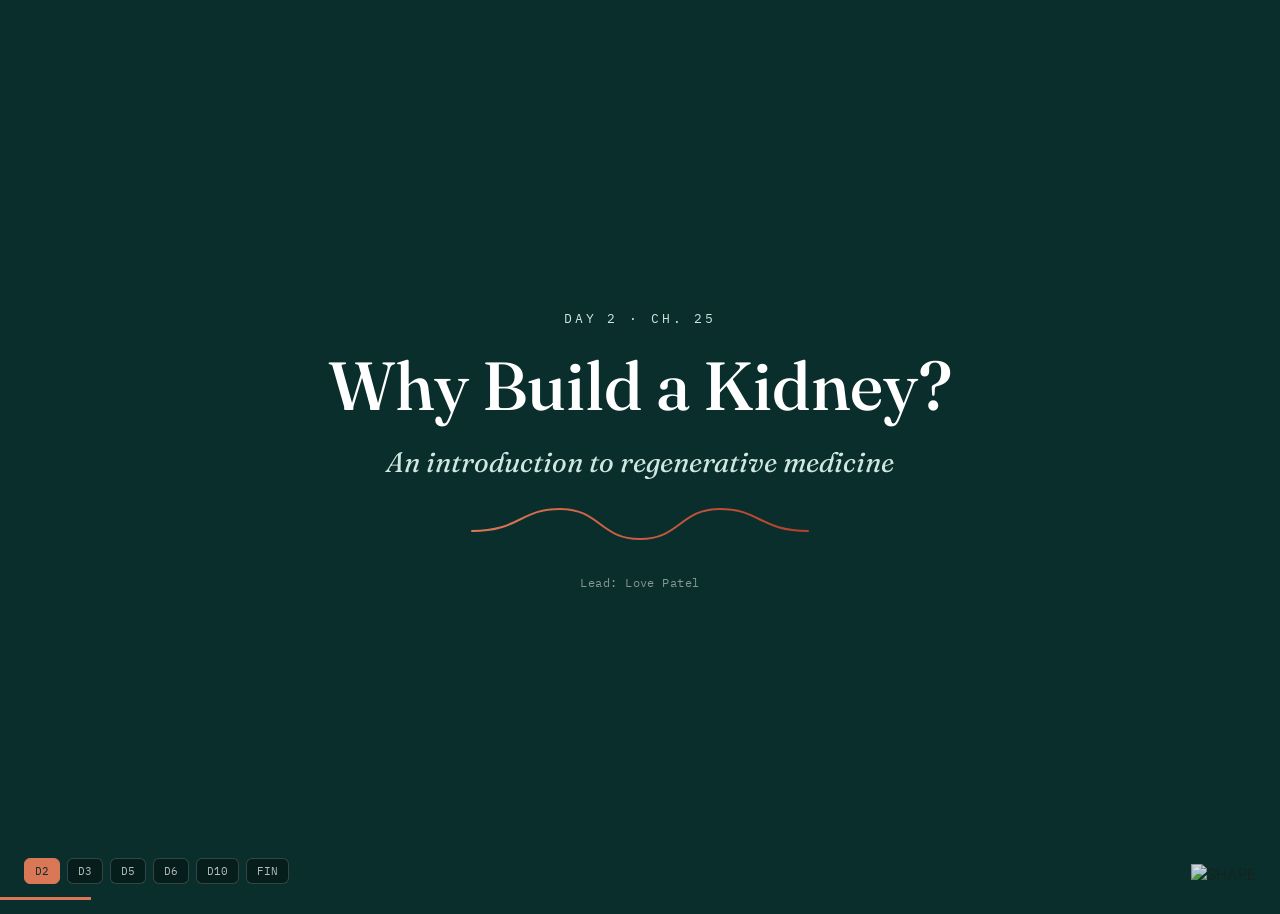
==== T&T/index.html @ fe7d75da "Add files via upload" ====
<!DOCTYPE html>
<html lang="en">
<head>
<meta charset="UTF-8">
<title>Tubes & Tissues</title>
<meta name="viewport" content="width=device-width, initial-scale=1.0">
<link rel="preconnect" href="https://fonts.googleapis.com">
<link href="https://fonts.googleapis.com/css2?family=Fraunces:ital,opsz,wght@0,9..144,400;0,9..144,500;0,9..144,600;1,9..144,500&family=DM+Sans:ital,wght@0,400;0,500;0,600;0,700;1,400&family=IBM+Plex+Mono:wght@400;500&display=swap" rel="stylesheet">
<style>
:root{
  --teal-950:#0A2E2B;
  --teal-900:#0E3B36;
  --teal-700:#155E56;
  --teal-500:#1F8377;
  --teal-200:#CFE7E2;
  --teal-100:#EAF3F0;
  --clay:#D97757;
  --clay-dark:#B85C3F;
  --red:#B5402C;
  --red-dark:#933323;
  --ink:#16241F;
  --muted:#5E716C;
  --paper:#FFFFFF;
  --line:#E1E9E6;
  --font-display:'Fraunces', serif;
  --font-body:'DM Sans', sans-serif;
  --font-mono:'IBM Plex Mono', monospace;
}
*{box-sizing:border-box;}
html,body{margin:0;padding:0;height:100%;background:var(--teal-950);font-family:var(--font-body);color:var(--ink);overflow:hidden;}
#deck{position:relative;width:100vw;height:100vh;}
.slide{
  position:absolute;inset:0;
  display:flex;flex-direction:column;
  background:var(--paper);
  opacity:0;visibility:hidden;
  transform:translateY(14px);
  transition:opacity .45s ease, transform .45s ease, visibility 0s linear .45s;
  padding:0;
}
.slide.active{
  opacity:1;visibility:visible;transform:translateY(0);
  transition:opacity .45s ease, transform .45s ease, visibility 0s;
  z-index:2;
}
.slide.dark{background:var(--teal-950);color:#fff;align-items:center;justify-content:center;text-align:center;}
.slide-inner{flex:1;display:flex;flex-direction:column;padding:70px 96px 64px;position:relative;min-height:0;}
.slide.dark .slide-inner{padding:0;align-items:center;justify-content:center;text-align:center;}

/* ---------- chrome ---------- */
.chrome-top{position:absolute;top:28px;left:88px;right:88px;display:flex;justify-content:space-between;align-items:center;font-family:var(--font-mono);font-size:11px;letter-spacing:.08em;text-transform:uppercase;color:var(--muted);z-index:3;}
.slide.dark .chrome-top{color:rgba(255,255,255,.55);}
.chrome-bottom{position:absolute;bottom:24px;left:88px;right:88px;display:flex;justify-content:space-between;align-items:center;font-family:var(--font-mono);font-size:11px;color:var(--muted);z-index:3;}
.slide.dark .chrome-bottom{color:rgba(255,255,255,.45);}
#progress-track{position:fixed;bottom:0;left:0;width:100%;height:3px;background:transparent;z-index:50;}
#progress-bar{height:100%;background:var(--clay);width:0%;transition:width .35s ease;}

/* ---------- title / divider (dark) ---------- */
.cover{display:flex;flex-direction:column;align-items:center;gap:22px;max-width:880px;padding:0 60px;}
.cover .daytag{font-family:var(--font-mono);font-size:13px;letter-spacing:.22em;text-transform:uppercase;color:var(--teal-200);}
.cover h1{font-family:var(--font-display);font-weight:500;font-size:clamp(40px,5.4vw,68px);line-height:1.08;margin:0;}
.cover .sub{font-family:var(--font-display);font-style:italic;font-weight:400;font-size:28px;color:var(--teal-200);margin:0;}
.cover .meta{font-family:var(--font-mono);font-size:12px;color:rgba(255,255,255,.5);letter-spacing:.04em;margin-top:6px;}
.flowline{width:340px;height:46px;}
.flowline path{fill:none;stroke:url(#flowgrad);stroke-width:2;stroke-linecap:round;stroke-dasharray:480;stroke-dashoffset:480;animation:draw 1.6s ease forwards .15s;}
@keyframes draw{to{stroke-dashoffset:0;}}

.divider .daytag{color:var(--clay);}
.divider h1{font-size:clamp(34px,4.6vw,56px);}
.divider .tagpill{display:inline-block;margin-top:10px;font-family:var(--font-mono);font-size:11px;letter-spacing:.14em;text-transform:uppercase;color:var(--teal-950);background:var(--clay);padding:6px 16px;border-radius:100px;}

/* ---------- headers on light slides ---------- */
.kicker{font-family:var(--font-mono);font-size:11.5px;letter-spacing:.14em;text-transform:uppercase;color:var(--clay-dark);margin:0 0 8px;}
h2.title{font-family:var(--font-display);font-weight:500;font-size:clamp(34px,3.6vw,50px);line-height:1.1;margin:0 0 10px;color:var(--teal-950);}
.subtitle{font-family:var(--font-body);font-size:21px;color:var(--muted);margin:0 0 32px;max-width:900px;line-height:1.5;}
.body-area{flex:1;display:flex;flex-direction:column;justify-content:center;min-height:0;}

/* ---------- generic content blocks ---------- */
.bullets{list-style:none;margin:0;padding:0;display:flex;flex-direction:column;gap:16px;}
.bullets li{display:flex;gap:18px;align-items:flex-start;font-size:24px;line-height:1.5;}
.bullets li .dot{flex:none;width:9px;height:9px;border-radius:50%;background:var(--clay);margin-top:8px;}
.bullets strong{color:var(--teal-900);font-weight:600;}

.icon-row{display:flex;gap:26px;flex-wrap:wrap;}
.icon-card{flex:1;min-width:200px;background:var(--teal-100);border-radius:16px;padding:34px 28px;display:flex;flex-direction:column;gap:14px;}
.icon-card .icn{width:42px;height:42px;color:var(--teal-700);}
.icon-card h4{font-family:var(--font-display);font-weight:600;font-size:22px;margin:0;color:var(--teal-950);}
.icon-card p{margin:0;font-size:17px;color:var(--muted);line-height:1.5;}

.two-col{display:grid;grid-template-columns:1fr 1fr;gap:36px;align-items:start;}
.col h4{font-family:var(--font-display);font-size:25px;font-weight:600;color:var(--teal-900);margin:0 0 14px;}

.stat-grid{display:flex;gap:20px;flex-wrap:wrap;}
.stat{flex:1;min-width:160px;}
.stat .num{font-family:var(--font-display);font-weight:600;font-size:clamp(40px,4.2vw,58px);color:var(--red);line-height:1;}
.stat .lbl{font-size:17px;color:var(--muted);margin-top:12px;line-height:1.4;}

.compare{display:grid;gap:14px;}
.compare-row{display:grid;grid-template-columns:200px 1fr 1fr 1fr;gap:18px;align-items:center;padding:20px 0;border-bottom:1px solid var(--line);}
.compare-row.head{font-family:var(--font-mono);font-size:10.5px;text-transform:uppercase;letter-spacing:.08em;color:var(--muted);border-bottom:1px solid var(--teal-950);padding-bottom:10px;}
.compare-row .rowlabel{font-weight:600;color:var(--teal-950);font-size:19px;}
.compare-row div{font-size:18px;color:var(--ink);line-height:1.45;}

/* compare with 2 cols */
.compare.two .compare-row{grid-template-columns:220px 1fr 1fr;}

.timeline{display:flex;gap:0;align-items:stretch;}
.tl-step{flex:1;position:relative;padding:0 16px 0 0;}
.tl-step:not(:last-child)::after{content:'';position:absolute;top:13px;right:-2px;width:100%;height:2px;background:var(--line);}
.tl-step .num{width:28px;height:28px;border-radius:50%;background:var(--teal-900);color:#fff;font-family:var(--font-mono);font-size:12px;display:flex;align-items:center;justify-content:center;position:relative;z-index:2;margin-bottom:14px;}
.tl-step h5{font-family:var(--font-display);font-size:19px;font-weight:600;margin:0 0 8px;color:var(--teal-950);}
.tl-step p{font-size:15.5px;color:var(--muted);margin:0;line-height:1.5;}

.formula-block{background:var(--teal-950);border-radius:16px;padding:42px 48px;display:flex;flex-direction:column;gap:14px;}
.formula-block .eq{font-family:var(--font-mono);font-size:clamp(22px,2.4vw,30px);color:#fff;letter-spacing:.01em;}
.formula-block .eq .hl{color:var(--clay);}
.formula-block .note{font-size:16px;color:var(--teal-200);margin-top:10px;}

.values-table{display:grid;grid-template-columns:repeat(auto-fit,minmax(150px,1fr));gap:14px;}
.vt-item{background:var(--teal-100);border-radius:10px;padding:14px 16px;}
.vt-item .k{font-family:var(--font-mono);font-size:15px;color:var(--teal-700);}
.vt-item .v{font-family:var(--font-display);font-size:27px;font-weight:600;color:var(--teal-950);margin-top:4px;}

.assumption-list{display:flex;flex-direction:column;gap:12px;}
.assumption-list .a-item{display:flex;gap:16px;align-items:flex-start;background:var(--teal-100);border-radius:12px;padding:20px 24px;}
.assumption-list .a-tag{font-family:var(--font-mono);font-size:11px;color:var(--red);flex:none;padding-top:2px;}
.assumption-list p{margin:0;font-size:19px;line-height:1.5;}

/* DISCUSSION — each question on its own line */
.discussion{background:var(--teal-950);color:#fff;border-radius:20px;padding:60px 64px;display:flex;flex-direction:column;gap:24px;}
.discussion .dlabel{font-family:var(--font-mono);font-size:11px;letter-spacing:.14em;text-transform:uppercase;color:var(--clay);}
.discussion .dq-list{display:flex;flex-direction:column;gap:18px;}
.discussion .dq{font-family:var(--font-display);font-style:italic;font-weight:500;font-size:clamp(26px,2.8vw,38px);line-height:1.3;color:#fff;display:flex;gap:14px;align-items:flex-start;}
.discussion .dq-dot{width:8px;height:8px;border-radius:50%;background:var(--clay);flex:none;margin-top:12px;}

.split-visual{display:grid;grid-template-columns:1.1fr .9fr;gap:40px;align-items:center;}
.diagram-box{background:var(--teal-100);border-radius:16px;padding:0;display:flex;align-items:center;justify-content:center;min-height:260px;overflow:hidden;}
.diagram-box img{width:100%;height:100%;object-fit:cover;display:block;border-radius:16px;}

.quotebox{border-left:3px solid var(--red);padding-left:22px;}
.quotebox p{font-family:var(--font-display);font-style:italic;font-size:30px;line-height:1.5;color:var(--teal-950);margin:0;}
.quotebox cite{display:block;margin-top:14px;font-family:var(--font-mono);font-style:normal;font-size:15px;color:var(--muted);}

.callout{display:flex;gap:20px;align-items:flex-start;background:#FBF1ED;border-radius:14px;padding:28px 32px;}
.callout .icn{flex:none;width:32px;height:32px;color:var(--clay-dark);margin-top:2px;}
.callout p{margin:0;font-size:20px;line-height:1.55;}

/* CALLOUT LARGE — big warning/emphasis block that actually fills space */
.callout-large{background:var(--teal-950);border-radius:20px;padding:64px 72px;display:flex;align-items:center;justify-content:center;}
.callout-large p{font-family:var(--font-display);font-weight:500;font-style:italic;font-size:clamp(28px,3.0vw,44px);line-height:1.4;color:#fff;margin:0;text-align:center;}

/* hierarchy / staircase */
.staircase{display:flex;align-items:flex-end;gap:14px;height:230px;}
.stair{flex:1;background:var(--teal-100);border-radius:10px 10px 0 0;display:flex;flex-direction:column;justify-content:flex-end;padding:14px 12px;position:relative;}
.stair .lvl{font-family:var(--font-mono);font-size:10.5px;color:var(--clay-dark);}
.stair h5{font-family:var(--font-display);font-size:17px;font-weight:600;margin:8px 0 6px;color:var(--teal-950);}
.stair p{font-size:14px;color:var(--muted);margin:0;line-height:1.4;}

/* nav */
.navzone{position:absolute;top:0;bottom:0;width:14%;z-index:10;cursor:pointer;}
.navzone.left{left:0;}
.navzone.right{right:0;}
#daynav{position:fixed;bottom:16px;left:24px;display:flex;gap:7px;z-index:60;}
#daynav button{font-family:var(--font-mono);font-size:10.5px;background:rgba(0,0,0,.35);border:1px solid rgba(255,255,255,.18);color:rgba(255,255,255,.7);padding:5px 10px;border-radius:6px;cursor:pointer;backdrop-filter:blur(4px);}
#daynav button.on{background:var(--clay);color:var(--teal-950);border-color:var(--clay);}
#brandmark{position:fixed;bottom:14px;right:24px;z-index:60;height:22px;opacity:.85;}
#brandmark img{height:100%;display:block;}

/* images */
.diagram-box img{width:100%;height:100%;object-fit:cover;border-radius:10px;display:block;}
.diagram-box{overflow:hidden;}

/* fragments */
[data-frag]{opacity:0;transform:translateY(10px);transition:opacity .4s ease, transform .4s ease;}
[data-frag].frag-visible{opacity:1;transform:translateY(0);}

/* stat sequence CLEAN (pure large numbers, no images) */
.stat-seq-clean{display:flex;gap:28px;}
.stat-seq-clean .ss-item{flex:1;display:flex;flex-direction:column;gap:10px;background:var(--teal-100);border-radius:18px;padding:40px 32px;}
.stat-seq-clean .num{font-family:var(--font-display);font-weight:600;font-size:clamp(48px,5vw,72px);color:var(--red);line-height:1;}
.stat-seq-clean .lbl{font-size:19px;color:var(--muted);line-height:1.4;}

/* old stat-seq kept for compatibility */
.stat-seq{display:flex;gap:22px;}
.stat-seq .ss-item{flex:1;display:flex;flex-direction:column;gap:12px;}
.stat-seq .ss-img{width:100%;height:110px;border-radius:12px;overflow:hidden;background:var(--teal-100);}
.stat-seq .ss-img img{width:100%;height:100%;object-fit:cover;display:block;}
.stat-seq .num{font-family:var(--font-display);font-weight:600;font-size:clamp(36px,3.6vw,50px);color:var(--red);line-height:1;}
.stat-seq .lbl{font-size:17px;color:var(--muted);line-height:1.4;}

/* reveal cards */
.reveal-cards{display:flex;gap:22px;}
.rc-card{flex:1;background:var(--teal-100);border-radius:16px;padding:32px 28px;display:flex;flex-direction:column;gap:16px;}
.rc-card h4{font-family:var(--font-display);font-weight:600;font-size:24px;margin:0;color:var(--teal-950);}
.rc-card .rc-row{font-size:17px;color:var(--ink);line-height:1.5;}
.rc-card .rc-row b{color:var(--teal-700);font-family:var(--font-mono);font-size:12.5px;text-transform:uppercase;letter-spacing:.06em;display:block;margin-bottom:5px;}
.frag-hint{position:absolute;bottom:24px;right:0;font-family:var(--font-mono);font-size:10px;color:var(--muted);letter-spacing:.06em;}

/* ── FILTRATION ANIMATION ── */
.filtration-anim-wrap{width:100%;height:120px;position:relative;border-radius:14px;overflow:hidden;background:linear-gradient(90deg,#EAF3F0 0%,#EAF3F0 32%,#d4ece6 32%,#d4ece6 34%,#EAF3F0 34%,#EAF3F0 66%,#c8e4dd 66%,#c8e4dd 68%,#EAF3F0 68%,#EAF3F0 100%);margin-bottom:18px;}
.filtration-anim-wrap .layer-label{position:absolute;top:4px;font-family:var(--font-mono);font-size:10px;color:var(--teal-700);letter-spacing:.08em;text-transform:uppercase;}
.filtration-anim-wrap .layer-label.l1{left:  5%;}
.filtration-anim-wrap .layer-label.l2{left: 37%;}
.filtration-anim-wrap .layer-label.l3{left: 69%;}
#filtration-canvas{position:absolute;inset:0;width:100%;height:100%;}

/* ── SELECTIVITY LAYOUT ── */
.selectivity-grid{display:grid;grid-template-columns:1fr 1fr;grid-template-rows:auto auto;gap:24px;height:100%;}
.sel-card{background:var(--teal-100);border-radius:14px;padding:28px;}
.sel-card h4{font-family:var(--font-display);font-size:22px;font-weight:600;color:var(--teal-900);margin:0 0 10px;}
.sel-card ul{list-style:none;margin:0;padding:0;display:flex;flex-direction:column;gap:8px;}
.sel-card ul li{font-size:17px;color:var(--muted);line-height:1.5;display:flex;gap:10px;align-items:flex-start;}
.sel-card ul li::before{content:'';width:6px;height:6px;border-radius:50%;background:var(--clay);flex:none;margin-top:7px;}
.sel-card.examples{grid-column:1/-1;display:flex;gap:18px;align-items:center;padding:20px 28px;}
.sel-card.examples .ex-group{display:flex;gap:16px;flex-wrap:wrap;}
.sel-card.examples .ex-item{display:flex;align-items:center;gap:8px;background:var(--paper);border-radius:8px;padding:8px 14px;}
.sel-card.examples .ex-item .ex-dot{width:10px;height:10px;border-radius:50%;}
.sel-card.examples .ex-item span{font-size:16px;color:var(--ink);}
.sel-card.examples h5{font-family:var(--font-mono);font-size:11px;text-transform:uppercase;letter-spacing:.1em;color:var(--muted);margin:0 16px 0 0;flex:none;}
#charge-canvas{width:100%;height:80px;border-radius:10px;background:var(--paper);display:block;}

/* ── PROJECT SLIDE ── */
.project-slide{background:var(--teal-950);display:flex;flex-direction:column;align-items:center;justify-content:center;text-align:center;padding:60px 96px;gap:24px;}
.project-slide .proj-kicker{font-family:var(--font-mono);font-size:12px;letter-spacing:.22em;text-transform:uppercase;color:var(--clay);}
.project-slide h2{font-family:var(--font-display);font-size:clamp(36px,4vw,54px);font-weight:500;color:#fff;margin:0;}
.project-slide .proj-sub{font-family:var(--font-body);font-size:20px;color:var(--teal-200);max-width:720px;line-height:1.55;margin:0;}
.project-slide .proj-progress{background:rgba(255,255,255,.08);border-radius:12px;padding:20px 32px;max-width:680px;border:1px solid rgba(215,119,87,.35);}
.project-slide .proj-progress p{font-family:var(--font-mono);font-size:13px;color:var(--clay);margin:0;line-height:1.6;}

/* ── THANK YOU SLIDE ── */
.thankyou-slide{background:var(--teal-950);display:flex;flex-direction:column;align-items:center;justify-content:center;text-align:center;gap:28px;padding:60px;}
.thankyou-slide h1{font-family:var(--font-display);font-size:clamp(56px,7vw,88px);font-weight:500;color:#fff;margin:0;line-height:1.05;}
.thankyou-slide .ty-sub{font-family:var(--font-display);font-style:italic;font-size:clamp(24px,3vw,36px);color:var(--teal-200);margin:0;}
.thankyou-slide .ty-names{font-family:var(--font-mono);font-size:14px;color:rgba(255,255,255,.6);letter-spacing:.06em;margin-top:10px;}
.thankyou-slide .ty-course{font-family:var(--font-mono);font-size:12px;color:rgba(255,255,255,.38);letter-spacing:.1em;text-transform:uppercase;}

/* ── WORKSHOP SLIDE ── */
.workshop-slide{background:var(--teal-950);display:flex;flex-direction:column;align-items:center;justify-content:center;gap:32px;padding:80px 120px;}
.workshop-slide .ws-kicker{font-family:var(--font-mono);font-size:12px;letter-spacing:.22em;text-transform:uppercase;color:var(--clay);}
.workshop-slide h1{font-family:var(--font-display);font-size:clamp(44px,5.5vw,72px);font-weight:500;color:#fff;margin:0;text-align:center;}
.workshop-slide .ws-sub{font-family:var(--font-display);font-style:italic;font-size:24px;color:var(--teal-200);text-align:center;margin:0;}
.workshop-slide .ws-tasks{display:flex;flex-direction:column;gap:12px;width:100%;max-width:700px;}
.workshop-slide .ws-task{display:flex;gap:16px;align-items:flex-start;background:rgba(255,255,255,.06);border-radius:10px;padding:16px 22px;}
.workshop-slide .ws-task .ws-num{font-family:var(--font-mono);font-size:11px;color:var(--clay);flex:none;padding-top:2px;}
.workshop-slide .ws-task p{margin:0;font-size:18px;color:rgba(255,255,255,.8);line-height:1.5;}

/* ── PRESENTATIONS SLIDE ── */
.pres-slide{background:var(--teal-950);display:flex;flex-direction:column;align-items:center;justify-content:center;gap:32px;padding:80px 120px;}
.pres-slide .ps-kicker{font-family:var(--font-mono);font-size:12px;letter-spacing:.22em;text-transform:uppercase;color:var(--clay);}
.pres-slide h1{font-family:var(--font-display);font-size:clamp(44px,5.5vw,72px);font-weight:500;color:#fff;margin:0;text-align:center;}
.pres-slide .ps-sub{font-family:var(--font-display);font-style:italic;font-size:22px;color:var(--teal-200);text-align:center;margin:0;}
.pres-slide .ps-reminders{display:flex;flex-direction:column;gap:10px;width:100%;max-width:700px;}
.pres-slide .ps-r{display:flex;gap:14px;align-items:flex-start;padding:12px 0;border-bottom:1px solid rgba(255,255,255,.08);}
.pres-slide .ps-r .ps-dot{width:7px;height:7px;border-radius:50%;background:var(--clay);flex:none;margin-top:7px;}
.pres-slide .ps-r p{margin:0;font-size:17px;color:rgba(255,255,255,.75);line-height:1.5;}

/* ── FULL IMAGE SLIDE BLOCK ── */
.full-image-block{width:100%;flex:1;display:flex;flex-direction:column;gap:12px;min-height:0;}
.full-image-block img{width:100%;flex:1;object-fit:cover;border-radius:16px;display:block;min-height:0;}
.full-image-block .img-caption{font-family:var(--font-mono);font-size:12px;color:var(--muted);text-align:center;}

/* ── CODE PAIRS ── */
.code-pairs{display:flex;flex-direction:column;gap:18px;}
.cp-item{display:grid;grid-template-columns:200px 1fr;gap:0;border-radius:14px;overflow:hidden;}
.cp-label{background:var(--teal-900);padding:18px 22px;display:flex;align-items:center;}
.cp-label span{font-family:var(--font-mono);font-size:13px;color:var(--teal-200);line-height:1.4;}
.cp-right{background:var(--teal-950);padding:18px 24px;display:flex;flex-direction:column;gap:8px;}
.cp-code{font-family:var(--font-mono);font-size:16px;color:var(--clay);line-height:1.4;}
.cp-note{font-family:var(--font-body);font-size:15px;color:var(--teal-200);}

/* ── CODE EDIT ── */
.code-edit-block{display:flex;flex-direction:column;gap:18px;}
.ce-row{display:grid;grid-template-columns:120px 1fr;gap:0;border-radius:12px;overflow:hidden;}
.ce-label{background:var(--teal-900);padding:16px 20px;display:flex;align-items:center;justify-content:flex-end;}
.ce-label span{font-family:var(--font-mono);font-size:11px;letter-spacing:.12em;text-transform:uppercase;color:var(--clay);writing-mode:horizontal-tb;text-align:right;}
.ce-content{background:var(--teal-950);padding:16px 22px;}
.ce-content .ce-code{font-family:var(--font-mono);font-size:17px;color:#fff;}
.ce-content .ce-text{font-family:var(--font-body);font-size:17px;color:var(--teal-200);margin-top:6px;}
.ce-content .ce-restore{font-family:var(--font-mono);font-size:13px;color:var(--clay);margin-top:8px;}

@media(prefers-reduced-motion:reduce){.slide{transition:opacity .2s;}.flowline path{animation:none;stroke-dashoffset:0;}}
</style>
</head>
<body>
<div id="deck"></div>
<div id="progress-track"><div id="progress-bar"></div></div>
<div id="daynav"></div>
<div id="brandmark"><img src="assets/shape.svg" alt="SHAPE"></div>
<div class="navzone left" onclick="go(-1)"></div>
<div class="navzone right" onclick="go(1)"></div>

<script>
/* ============================ ICONS ============================ */
const I = {
  drop:`<svg viewBox="0 0 24 24" fill="none" stroke="currentColor" stroke-width="1.6"><path d="M12 2C12 2 5 11 5 15.5C5 19.6 8.13 22 12 22C15.87 22 19 19.6 19 15.5C19 11 12 2 12 2Z"/></svg>`,
  layers:`<svg viewBox="0 0 24 24" fill="none" stroke="currentColor" stroke-width="1.6"><path d="M12 2L2 7l10 5 10-5-10-5Z"/><path d="M2 12l10 5 10-5"/><path d="M2 17l10 5 10-5"/></svg>`,
  pulse:`<svg viewBox="0 0 24 24" fill="none" stroke="currentColor" stroke-width="1.6"><path d="M2 12h5l2 8 5-16 2 8h6"/></svg>`,
  flask:`<svg viewBox="0 0 24 24" fill="none" stroke="currentColor" stroke-width="1.6"><path d="M9 2v6.5L3.5 18a2 2 0 0 0 1.7 3h13.6a2 2 0 0 0 1.7-3L15 8.5V2"/><path d="M7 2h10"/><path d="M7.5 14h9"/></svg>`,
  scale:`<svg viewBox="0 0 24 24" fill="none" stroke="currentColor" stroke-width="1.6"><path d="M12 3v18M5 7l-3 7a3.5 3.5 0 0 0 6 0L5 7Zm14 0l-3 7a3.5 3.5 0 0 0 6 0l-3-7ZM5 7h14M9 21h6"/></svg>`,
  cycle:`<svg viewBox="0 0 24 24" fill="none" stroke="currentColor" stroke-width="1.6"><path d="M21 12a9 9 0 1 1-3-6.7"/><path d="M21 3v6h-6"/></svg>`,
  pin:`<svg viewBox="0 0 24 24" fill="none" stroke="currentColor" stroke-width="1.6"><path d="M12 21s7-7.4 7-12.5A7 7 0 0 0 5 8.5C5 13.6 12 21 12 21Z"/><circle cx="12" cy="8.5" r="2.4"/></svg>`,
  grid:`<svg viewBox="0 0 24 24" fill="none" stroke="currentColor" stroke-width="1.6"><rect x="3" y="3" width="7" height="7"/><rect x="14" y="3" width="7" height="7"/><rect x="3" y="14" width="7" height="7"/><rect x="14" y="14" width="7" height="7"/></svg>`,
  wave:`<svg viewBox="0 0 24 24" fill="none" stroke="currentColor" stroke-width="1.6"><path d="M2 12c2 0 2-5 5-5s3 10 5 10 3-10 5-10 3 5 5 5"/></svg>`,
  shield:`<svg viewBox="0 0 24 24" fill="none" stroke="currentColor" stroke-width="1.6"><path d="M12 2 4 5v6c0 5 3.5 8.7 8 11 4.5-2.3 8-6 8-11V5l-8-3Z"/></svg>`,
  filter:`<svg viewBox="0 0 24 24" fill="none" stroke="currentColor" stroke-width="1.6"><path d="M3 4h18l-7 9v6l-4 2v-8L3 4Z"/></svg>`,
  printer:`<svg viewBox="0 0 24 24" fill="none" stroke="currentColor" stroke-width="1.6"><rect x="5" y="9" width="14" height="8" rx="1.5"/><path d="M7 9V4h10v5M7 17v3h10v-3"/></svg>`,
  cell:`<svg viewBox="0 0 24 24" fill="none" stroke="currentColor" stroke-width="1.6"><circle cx="12" cy="12" r="9"/><circle cx="12" cy="12" r="3"/></svg>`,
  alert:`<svg viewBox="0 0 24 24" fill="none" stroke="currentColor" stroke-width="1.6"><path d="M12 9v4m0 4h.01M10.3 3.9 2.5 18a2 2 0 0 0 1.7 3h15.6a2 2 0 0 0 1.7-3L13.7 3.9a2 2 0 0 0-3.4 0Z"/></svg>`,
  chip:`<svg viewBox="0 0 24 24" fill="none" stroke="currentColor" stroke-width="1.6"><rect x="6" y="6" width="12" height="12" rx="1.5"/><path d="M9 2v4M15 2v4M9 22v-4M15 22v-4M2 9h4M2 15h4M22 9h-4M22 15h-4"/></svg>`,
  branch:`<svg viewBox="0 0 24 24" fill="none" stroke="currentColor" stroke-width="1.6"><path d="M6 3v8a4 4 0 0 0 4 4h4"/><circle cx="6" cy="3" r="0"/><circle cx="6" cy="18" r="3"/><circle cx="18" cy="15" r="3"/></svg>`,
};

const FLOWLINE = `<svg class="flowline" viewBox="0 0 340 46"><defs><linearGradient id="flowgrad" x1="0" y1="0" x2="1" y2="0"><stop offset="0%" stop-color="#D97757"/><stop offset="100%" stop-color="#B5402C"/></linearGradient></defs><path d="M2 30 C 50 30 50 8 90 8 S 130 38 170 38 S 210 8 250 8 S 290 30 338 30"/></svg>`;

/* ============================ CANVAS ANIMATIONS ============================ */

/* Filtration barrier particle animation */
function initFiltrationAnim(canvas) {
  const ctx = canvas.getContext('2d');
  const W = canvas.offsetWidth, H = canvas.offsetHeight;
  canvas.width = W; canvas.height = H;

  const particles = [];
  const TYPES = [
    {name:'water',  r:3,  color:'rgba(31,131,119,0.85)', passThrough:true,  speed:1.6},
    {name:'ion',    r:4,  color:'rgba(185,92,63,0.9)',   passThrough:true,  speed:1.3},
    {name:'albumin',r:9,  color:'rgba(181,64,44,0.85)',  passThrough:false, speed:1.0},
    {name:'glucose',r:5,  color:'rgba(100,160,140,0.85)',passThrough:true,  speed:1.4},
    {name:'RBC',    r:12, color:'rgba(160,50,50,0.85)',  passThrough:false, speed:0.8},
  ];

  // Layer x positions (proportional)
  const L1 = W * 0.33;
  const L2 = W * 0.66;

  function spawnParticle() {
    const t = TYPES[Math.floor(Math.random()*TYPES.length)];
    return {
      x: -t.r,
      y: H * (0.2 + Math.random()*0.6),
      ...t,
      blocked: false,
      blockX: null,
      vy: (Math.random()-0.5)*0.3,
    };
  }

  for(let i=0;i<18;i++){
    const p = spawnParticle();
    p.x = Math.random()*W;
    particles.push(p);
  }

  function tick() {
    ctx.clearRect(0,0,W,H);

    // Draw layer dividers
    [L1, L2].forEach(lx => {
      ctx.save();
      ctx.strokeStyle = 'rgba(14,59,54,0.18)';
      ctx.lineWidth = 2;
      ctx.setLineDash([4,4]);
      ctx.beginPath(); ctx.moveTo(lx,0); ctx.lineTo(lx,H); ctx.stroke();
      ctx.restore();
    });

    particles.forEach((p,i) => {
      // Check barriers
      if(!p.blocked) {
        if(p.x >= L1-p.r && p.blockX===null && !p.passThrough) {
          // albumin/RBC bounce off first layer
          p.blocked = true;
          p.blockX = L1 - p.r - 2;
          p.speed = 0;
          p.vy = (Math.random()-0.5)*0.8;
        } else if(p.x >= L2-p.r && p.x < L2+p.r && p.r <= 6 && p.blockX === null) {
          // only small things get through second layer unimpeded
        }
        // large ions bounce at second layer
        if(p.x >= L2-p.r && p.blockX === null && p.r > 6 && p.passThrough) {
          p.blocked = true;
          p.blockX = L2 - p.r - 2;
          p.speed = 0;
          p.vy = (Math.random()-0.5)*0.8;
        }
      }

      if(p.blocked) {
        p.x = p.blockX;
        p.y += p.vy;
        p.vy *= 0.97;
        if(p.y < p.r) { p.y = p.r; p.vy *= -1; }
        if(p.y > H-p.r) { p.y = H-p.r; p.vy *= -1; }
      } else {
        p.x += p.speed;
        p.y += p.vy;
        if(p.y < p.r) { p.y = p.r; p.vy *= -1; }
        if(p.y > H-p.r) { p.y = H-p.r; p.vy *= -1; }
      }

      // Draw particle
      ctx.beginPath();
      ctx.arc(p.x, p.y, p.r, 0, Math.PI*2);
      ctx.fillStyle = p.color;
      ctx.fill();

      // Reset if off right edge
      if(p.x > W + p.r) {
        Object.assign(particles[i], spawnParticle());
      }
    });

    // Spawn new ones occasionally
    if(particles.length < 28 && Math.random() < 0.04) {
      particles.push(spawnParticle());
    }

    requestAnimationFrame(tick);
  }
  tick();
}

/* Charge selectivity animation */
function initChargeAnim(canvas) {
  const ctx = canvas.getContext('2d');
  const W = canvas.offsetWidth, H = canvas.offsetHeight;
  canvas.width = W; canvas.height = H;

  const particles = [
    {x:W*0.12, y:H*0.5, vy:-0.6, vx:0.8, r:8, color:'rgba(181,64,44,0.9)', label:'-', type:'neg'},
    {x:W*0.28, y:H*0.5, vy: 0.5, vx:0.9, r:7, color:'rgba(181,64,44,0.85)', label:'-', type:'neg'},
    {x:W*0.08, y:H*0.3, vy: 0.3, vx:1.1, r:9, color:'rgba(181,64,44,0.8)', label:'-', type:'neg'},
    {x:W*0.18, y:H*0.7, vy:-0.4, vx:0.7, r:8, color:'rgba(181,64,44,0.85)', label:'-', type:'neg'},
    {x:W*0.5,  y:H*0.3, vy: 0.6, vx:1.0, r:6, color:'rgba(31,131,119,0.9)', label:'+', type:'pos'},
    {x:W*0.52, y:H*0.7, vy:-0.5, vx:1.1, r:5, color:'rgba(31,131,119,0.85)', label:'+', type:'pos'},
    {x:W*0.48, y:H*0.5, vy: 0.3, vx:0.8, r:7, color:'rgba(31,131,119,0.8)', label:'+', type:'pos'},
  ];

  // Negative charge barrier (membrane) at x = W*0.4
  const BARRIER_X = W * 0.4;

  function tick() {
    ctx.clearRect(0,0,W,H);

    // Draw negative membrane
    ctx.save();
    ctx.fillStyle = 'rgba(14,59,54,0.1)';
    ctx.fillRect(BARRIER_X-4, 0, 8, H);
    ctx.fillStyle = 'rgba(181,64,44,0.5)';
    for(let i=0;i<5;i++){
      ctx.beginPath();
      ctx.arc(BARRIER_X, H*(0.1+i*0.2), 4, 0, Math.PI*2);
      ctx.fill();
      ctx.fillStyle = 'rgba(181,64,44,0.4)';
      ctx.font = 'bold 9px sans-serif';
      ctx.fillText('−', BARRIER_X-4, H*(0.1+i*0.2)+3);
    }
    ctx.restore();

    particles.forEach(p => {
      if(p.type==='neg') {
        // Repelled by barrier when close
        if(p.x > BARRIER_X - 40 && p.x < BARRIER_X) {
          p.vx -= 0.12; // push back
        }
        if(p.vx < -1.5) p.vx = -1.5;
        if(p.x < 4) { p.x = 4; p.vx = Math.abs(p.vx); }
      } else {
        // Positive passes through
        if(p.x > W + p.r) { p.x = 0; }
      }

      p.x += p.vx;
      p.y += p.vy;
      if(p.y < p.r) { p.y = p.r; p.vy *= -1; }
      if(p.y > H-p.r) { p.y = H-p.r; p.vy *= -1; }

      ctx.beginPath();
      ctx.arc(p.x, p.y, p.r, 0, Math.PI*2);
      ctx.fillStyle = p.color;
      ctx.fill();
      ctx.fillStyle = '#fff';
      ctx.font = `bold ${p.r}px sans-serif`;
      ctx.textAlign = 'center';
      ctx.textBaseline = 'middle';
      ctx.fillText(p.label, p.x, p.y);
    });

    requestAnimationFrame(tick);
  }
  tick();
}

/* ============================ SLIDE RENDERERS ============================ */
function el(html){const d=document.createElement('div');d.innerHTML=html.trim();return d.firstChild;}

function chrome(dayLabel, kind){
  return `<div class="chrome-top"><span>Tubes and Tissues</span><span>${dayLabel}</span></div>
  <div class="chrome-bottom"><span>${kind||''}</span></div>`;
}

function render(slide, dayLabel){
  const wrap = document.createElement('div');

  /* ── special full-page layouts ── */
  if(slide.layout==='project'){
    wrap.className = 'slide project-slide';
    wrap.innerHTML = `
      <span class="proj-kicker">${slide.kicker||'Project Reminder'}</span>
      <h2>${slide.title}</h2>
      <p class="proj-sub">${slide.subtitle||''}</p>
      ${slide.progress?`<div class="proj-progress"><p>${slide.progress}</p></div>`:''}
    `;
    return wrap;
  }

  if(slide.layout==='thankyou'){
    wrap.className = 'slide thankyou-slide';
    wrap.innerHTML = `
      ${FLOWLINE}
      <h1>${slide.title}</h1>
      <p class="ty-sub">${slide.subtitle||''}</p>
      <p class="ty-names">${slide.names||''}</p>
      <p class="ty-course">${slide.course||''}</p>
    `;
    return wrap;
  }

  if(slide.layout==='workshop'){
    wrap.className = 'slide workshop-slide';
    wrap.innerHTML = `
      <span class="ws-kicker">${slide.kicker||''}</span>
      <h1>${slide.title}</h1>
      <p class="ws-sub">${slide.subtitle||''}</p>
      <div class="ws-tasks">${(slide.tasks||[]).map((t,i)=>`
        <div class="ws-task">
          <span class="ws-num">${String(i+1).padStart(2,'0')}</span>
          <p>${t}</p>
        </div>`).join('')}
      </div>
    `;
    return wrap;
  }

  if(slide.layout==='presentations'){
    wrap.className = 'slide pres-slide';
    wrap.innerHTML = `
      <span class="ps-kicker">${slide.kicker||''}</span>
      <h1>${slide.title}</h1>
      <p class="ps-sub">${slide.subtitle||''}</p>
      <div class="ps-reminders">${(slide.reminders||[]).map(r=>`
        <div class="ps-r"><span class="ps-dot"></span><p>${r}</p></div>`).join('')}
      </div>
    `;
    return wrap;
  }

  const isDark = slide.layout==='title' || slide.layout==='divider';
  wrap.className = 'slide' + (isDark?' dark':'');
  let inner = '';

  if(slide.layout==='title'){
    inner = `<div class="cover">
      <span class="daytag">${slide.kicker||''}</span>
      <h1>${slide.title}</h1>
      ${slide.subtitle?`<p class="sub">${slide.subtitle}</p>`:''}
      ${FLOWLINE}
      ${slide.meta?`<span class="meta">${slide.meta}</span>`:''}
    </div>`;
  } else if(slide.layout==='divider'){
    inner = `<div class="cover divider">
      <span class="daytag">${slide.kicker||'Now at the board'}</span>
      <h1>${slide.title}</h1>
      ${slide.subtitle?`<p class="sub">${slide.subtitle}</p>`:''}
      ${FLOWLINE}
      ${slide.tag?`<span class="tagpill">${slide.tag}</span>`:''}
    </div>`;
  } else {
    inner = `<div class="slide-inner">
      ${chrome(dayLabel, slide.kind||'')}
      ${slide.kicker?`<p class="kicker">${slide.kicker}</p>`:''}
      <h2 class="title">${slide.title}</h2>
      ${slide.subtitle?`<p class="subtitle">${slide.subtitle}</p>`:''}
      <div class="body-area">${renderBlock(slide.block)}</div>
    </div>`;
  }
  wrap.innerHTML = inner;

  /* Post-render: init canvases if present */
  requestAnimationFrame(()=>{
    const fc = wrap.querySelector('#filtration-canvas');
    if(fc) initFiltrationAnim(fc);
    const cc = wrap.querySelector('#charge-canvas');
    if(cc) initChargeAnim(cc);
  });

  return wrap;
}

function renderBlock(b){
  if(!b) return '';
  switch(b.type){
    case 'bullets':
      return `<ul class="bullets">${b.items.map(i=>`<li><span class="dot"></span><span>${i}</span></li>`).join('')}</ul>`;

    case 'icon-row':
      return `<div class="icon-row">${b.items.map(i=>`<div class="icon-card"><div class="icn">${I[i.icon]||I.cell}</div><h4>${i.h}</h4><p>${i.p}</p></div>`).join('')}</div>`;

    case 'two-col':
      return `<div class="two-col">
        <div class="col"><h4>${b.left.h}</h4>${renderInline(b.left.body)}</div>
        <div class="col"><h4>${b.right.h}</h4>${renderInline(b.right.body)}</div>
      </div>`;

    case 'stat-grid':
      return `<div class="stat-grid">${b.items.map(i=>`<div class="stat"><div class="num">${i.num}</div><div class="lbl">${i.lbl}</div></div>`).join('')}</div>`;

    case 'stat-seq-clean':
      return `<div class="stat-seq-clean">${b.items.map((i,idx)=>`
        <div class="ss-item" data-frag="${idx}">
          <div class="num">${i.num}</div>
          <div class="lbl">${i.lbl}</div>
        </div>`).join('')}</div>`;

    case 'compare': {
      const ncols = b.cols.length;
      const colDef = ncols===2 ? '220px 1fr 1fr' : '200px 1fr 1fr 1fr';
      return `<div class="compare ${ncols===2?'two':''}">
        <div class="compare-row head" style="grid-template-columns:${colDef}"><div></div>${b.cols.map(c=>`<div>${c}</div>`).join('')}</div>
        ${b.rows.map(r=>`<div class="compare-row" style="grid-template-columns:${colDef}"><div class="rowlabel">${r.label}</div>${r.vals.map(v=>`<div>${v}</div>`).join('')}</div>`).join('')}
      </div>`;
    }

    case 'timeline':
      return `<div class="timeline">${b.steps.map((s,idx)=>`<div class="tl-step"><div class="num">${idx+1}</div><h5>${s.h}</h5><p>${s.p}</p></div>`).join('')}</div>`;

    case 'formula':
      return `<div class="formula-block">${b.lines.map(l=>`<div class="eq">${l}</div>`).join('')}${b.note?`<div class="note">${b.note}</div>`:''}</div>`;

    case 'formula-values':
      return `<div style="display:flex;flex-direction:column;gap:22px;">
        <div class="formula-block">${b.lines.map(l=>`<div class="eq">${l}</div>`).join('')}${b.note?`<div class="note">${b.note}</div>`:''}</div>
        ${b.values?`<div class="values-table">${b.values.map(v=>`<div class="vt-item"><div class="k">${v.k}</div><div class="v">${v.v}</div></div>`).join('')}</div>`:''}
      </div>`;

    case 'assumptions':
      return `<div class="assumption-list">${b.items.map((i,idx)=>`<div class="a-item"><span class="a-tag">A${idx+1}</span><p>${i}</p></div>`).join('')}</div>`;

    case 'discussion': {
      const qs = Array.isArray(b.q) ? b.q : b.q.split('\n').filter(Boolean);
      return `<div class="discussion">
        <span class="dlabel">${b.label||'Discuss'}</span>
        <div class="dq-list">${qs.map(q=>`<div class="dq"><span class="dq-dot"></span><span>${q}</span></div>`).join('')}</div>
      </div>`;
    }

    case 'split-visual': {
      const bodyHtml = Array.isArray(b.body)
        ? (typeof b.body[0]==='string'
            ? `<ul class="bullets">${b.body.map(i=>`<li><span class="dot"></span><span style="font-size:19px;">${i}</span></li>`).join('')}</ul>`
            : b.body.map(renderBlock).join(''))
        : (typeof b.body==='string'
            ? `<p style="font-size:20px;line-height:1.6;color:var(--ink);">${b.body}</p>`
            : renderBlock(b.body));
      return `<div class="split-visual"><div>${bodyHtml}</div><div class="diagram-box">${b.diagram}</div></div>`;
    }

    case 'quote':
      return `<div class="quotebox"><p>${b.text}</p><cite>${b.cite}</cite></div>`;

    case 'callout':
      return `<div class="callout"><div class="icn">${I[b.icon]||I.alert}</div><p>${b.text}</p></div>`;

    case 'callout-large':
      return `<div class="callout-large"><p>${b.text}</p></div>`;

    case 'staircase':
      return `<div class="staircase">${b.items.map(i=>`<div class="stair" style="height:${i.h}%"><span class="lvl">${i.lvl}</span><h5>${i.t}</h5><p>${i.p}</p></div>`).join('')}</div>`;

    case 'reveal-cards':
      return `<div class="reveal-cards">${b.items.map((i,idx)=>`<div class="rc-card" data-frag="${idx}"><h4>${i.h}</h4>${i.rows.map(r=>`<div class="rc-row"><b>${r.k}</b>${r.v}</div>`).join('')}</div>`).join('')}</div>`;

    case 'stack':
      return `<div style="display:flex;flex-direction:column;gap:18px;">${b.items.map(renderBlock).join('')}</div>`;

    case 'row':
      return `<div style="display:grid;grid-template-columns:${b.cols||'1fr 1fr'};gap:32px;align-items:start;">${b.items.map(renderBlock).join('')}</div>`;

    case 'filtration-animation':
      return `<div class="filtration-anim-wrap">
        <canvas id="filtration-canvas"></canvas>
        <span class="layer-label l1">Endothelium</span>
        <span class="layer-label l2">Basement membrane</span>
        <span class="layer-label l3">Podocytes</span>
      </div>`;

    case 'selectivity-layout':
      return `<div class="selectivity-grid">
        <div class="sel-card">
          <h4>Size selectivity</h4>
          <ul>
            <li>Small molecules (water, ions, glucose) pass freely</li>
            <li>Large proteins like albumin are largely excluded by pore geometry</li>
          </ul>
        </div>
        <div class="sel-card">
          <h4>Charge selectivity</h4>
          <ul>
            <li>The barrier carries a net negative charge</li>
            <li>Negatively charged proteins are repelled even more than their size alone would predict</li>
          </ul>
        </div>
        <div class="sel-card examples">
          <h5>Charge repulsion</h5>
          <canvas id="charge-canvas"></canvas>
        </div>
        <div class="sel-card">
          <h4>What gets through</h4>
          <div class="ex-group">
            <div class="ex-item"><span class="ex-dot" style="background:rgba(31,131,119,0.8)"></span><span>Water</span></div>
            <div class="ex-item"><span class="ex-dot" style="background:rgba(185,92,63,0.8)"></span><span>Na, K, Cl</span></div>
            <div class="ex-item"><span class="ex-dot" style="background:rgba(100,160,140,0.8)"></span><span>Glucose</span></div>
          </div>
          <div class="ex-group" style="margin-top:10px;">
            <div class="ex-item" style="opacity:0.4"><span class="ex-dot" style="background:rgba(181,64,44,0.8)"></span><span>Albumin</span></div>
            <div class="ex-item" style="opacity:0.4"><span class="ex-dot" style="background:rgba(160,50,50,0.8)"></span><span>RBCs</span></div>
          </div>
        </div>
      </div>`;

    case 'full-image':
      return `<div class="full-image-block">
        <img src="${b.src}" alt="${b.caption||''}">
        ${b.caption?`<p class="img-caption">${b.caption}</p>`:''}
      </div>`;

    case 'code-pairs':
      return `<div class="code-pairs">${b.items.map(i=>`
        <div class="cp-item">
          <div class="cp-label"><span>${i.label}</span></div>
          <div class="cp-right">
            <div class="cp-code">${i.code}</div>
            ${i.note?`<div class="cp-note">${i.note}</div>`:''}
          </div>
        </div>`).join('')}</div>`;

    case 'code-edit':
      return `<div class="code-edit-block">
        <div class="ce-row">
          <div class="ce-label"><span>Find</span></div>
          <div class="ce-content"><div class="ce-code">${b.find}</div></div>
        </div>
        <div class="ce-row">
          <div class="ce-label"><span>Change</span></div>
          <div class="ce-content"><div class="ce-text">${b.change}</div></div>
        </div>
        <div class="ce-row">
          <div class="ce-label"><span>Predict</span></div>
          <div class="ce-content"><div class="ce-text">${b.predict}</div></div>
        </div>
        ${b.restore?`<div class="ce-row">
          <div class="ce-label"><span>Restore</span></div>
          <div class="ce-content"><div class="ce-restore">${b.restore}</div></div>
        </div>`:''}
      </div>`;

    default: return '';
  }
}

function renderInline(arr){
  if(!arr) return '';
  if(typeof arr==='string') return `<p style="font-size:19px;line-height:1.6;color:var(--ink);">${arr}</p>`;
  if(Array.isArray(arr) && arr.length && typeof arr[0]==='object' && arr[0].type) {
    return arr.map(renderBlock).join('');
  }
  return `<ul class="bullets">${arr.map(i=>`<li><span class="dot"></span><span style="font-size:19px;">${i}</span></li>`).join('')}</ul>`;
}

/* ============================ DECK DATA ============================ */
const DAYS = [];
</script>
<script src="animations/Day2.js"></script>
<script src="animations/Day3.js"></script>
<script src="animations/Day5.js"></script>
<script src="animations/Day6.js"></script>
<script src="animations/Day10.js"></script>
<script>
/* ============================ ASSEMBLE & RUN ============================ */
let ALL = [];
let dayBounds = [];
DAYS.forEach(d=>{
  const start = ALL.length;
  d.slides.forEach(s=>ALL.push(Object.assign({_day:d.label},s)));
  dayBounds.push({label:d.short, start, end:ALL.length-1});
});

const deck = document.getElementById('deck');
ALL.forEach((s,idx)=>{
  const node = render(s, s._day);
  node.dataset.idx = idx;
  deck.appendChild(node);
});
const slideEls = Array.from(deck.children);

let current = 0;
let fragIdx = 0;

function maxFrag(slideEl){
  const frags = slideEl.querySelectorAll('[data-frag]');
  if(!frags.length) return 0;
  let max = 0;
  frags.forEach(f=>{ max = Math.max(max, +f.dataset.frag); });
  return max;
}
function applyFrags(slideEl, idx){
  slideEl.querySelectorAll('[data-frag]').forEach(f=>{
    f.classList.toggle('frag-visible', +f.dataset.frag <= idx);
  });
}
function dayOf(slideIndex){
  return dayBounds.find(d=>slideIndex>=d.start && slideIndex<=d.end);
}
function show(i, revealAllFrags){
  if(i<0||i>=slideEls.length) return;
  slideEls[current].classList.remove('active');
  current = i;
  slideEls[current].classList.add('active');
  const mf = maxFrag(slideEls[current]);
  fragIdx = revealAllFrags ? mf : 0;
  applyFrags(slideEls[current], fragIdx);

  const d = dayOf(current);
  if(d){
    const within = current - d.start + 1;
    const total = d.end - d.start + 1;
    document.getElementById('progress-bar').style.width = ((within/total)*100)+'%';
  }
  document.querySelectorAll('#daynav button').forEach(btn=>{
    btn.classList.toggle('on', current>=+btn.dataset.start && current<=+btn.dataset.end);
  });
}
function go(delta){
  if(delta>0){
    const mf = maxFrag(slideEls[current]);
    if(fragIdx < mf){ fragIdx++; applyFrags(slideEls[current], fragIdx); return; }
    show(current+1, false);
  } else {
    if(fragIdx > 0){ fragIdx--; applyFrags(slideEls[current], fragIdx); return; }
    show(current-1, true);
  }
}
document.addEventListener('keydown', e=>{
  if(['ArrowRight','PageDown',' '].includes(e.key)) go(1);
  if(['ArrowLeft','PageUp'].includes(e.key)) go(-1);
  if(e.key==='Home') show(0);
  if(e.key==='End') show(slideEls.length-1, true);
  if(e.key==='f'||e.key==='F'){
    if(!document.fullscreenElement){ document.documentElement.requestFullscreen().catch(()=>{}); }
    else { document.exitFullscreen(); }
  }
});
const nav = document.getElementById('daynav');
dayBounds.forEach(d=>{
  const btn = document.createElement('button');
  btn.textContent = d.label;
  btn.dataset.start = d.start; btn.dataset.end = d.end;
  btn.onclick = ()=>show(d.start);
  nav.appendChild(btn);
});
show(0);
</script>
</body>
</html>
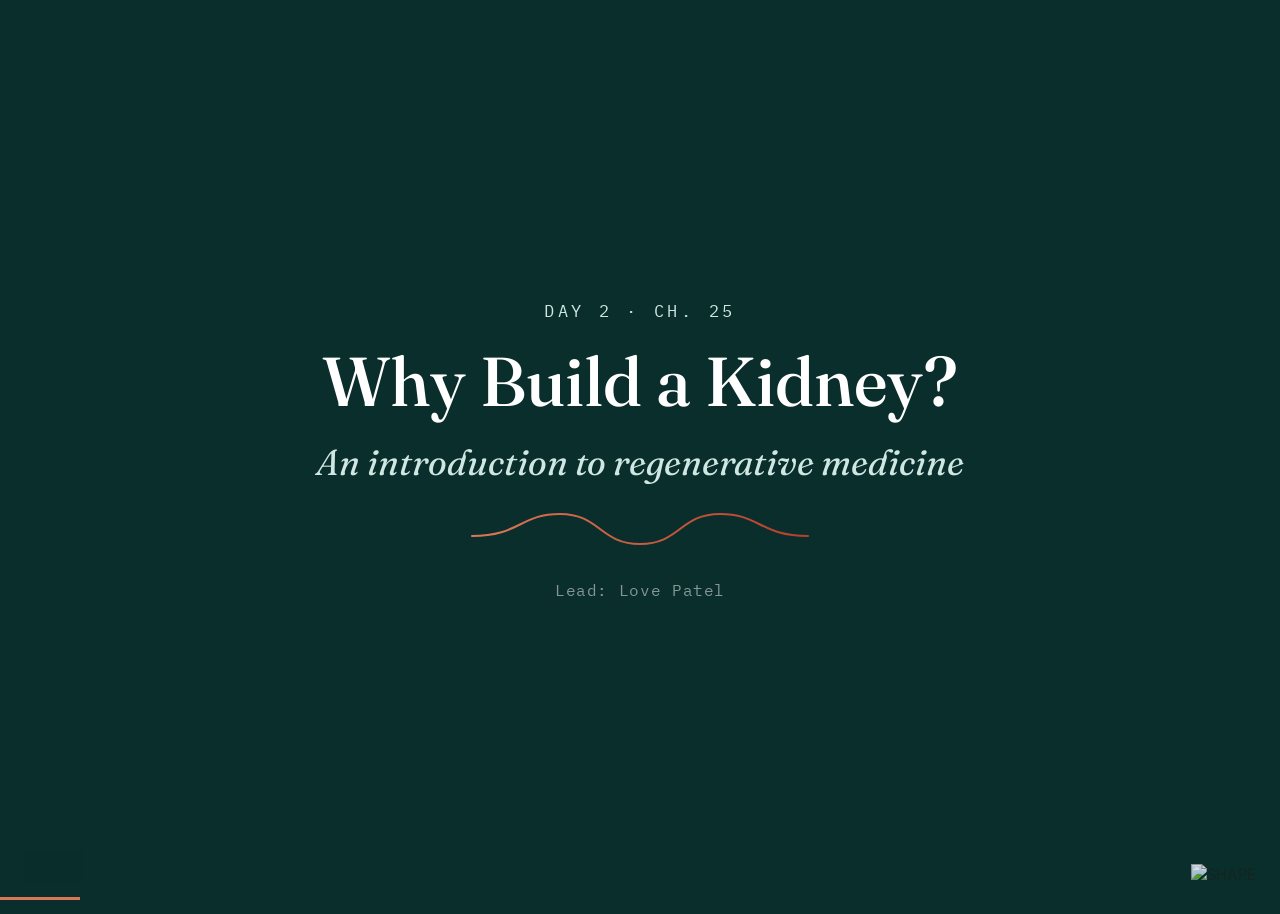
==== commit 0c6108b1: "Update index.html" ====
--- a/T&T/index.html
+++ b/T&T/index.html
@@ -44,62 +44,62 @@
   z-index:2;
 }
 .slide.dark{background:var(--teal-950);color:#fff;align-items:center;justify-content:center;text-align:center;}
-.slide-inner{flex:1;display:flex;flex-direction:column;padding:70px 96px 64px;position:relative;min-height:0;}
+.slide-inner{flex:1;display:flex;flex-direction:column;padding:52px 88px 48px;position:relative;min-height:0;}
 .slide.dark .slide-inner{padding:0;align-items:center;justify-content:center;text-align:center;}
 
 /* ---------- chrome ---------- */
-.chrome-top{position:absolute;top:28px;left:88px;right:88px;display:flex;justify-content:space-between;align-items:center;font-family:var(--font-mono);font-size:11px;letter-spacing:.08em;text-transform:uppercase;color:var(--muted);z-index:3;}
+.chrome-top{position:absolute;top:28px;left:88px;right:88px;display:flex;justify-content:space-between;align-items:center;font-family:var(--font-mono);font-size:14px;letter-spacing:.08em;text-transform:uppercase;color:var(--muted);z-index:3;}
 .slide.dark .chrome-top{color:rgba(255,255,255,.55);}
-.chrome-bottom{position:absolute;bottom:24px;left:88px;right:88px;display:flex;justify-content:space-between;align-items:center;font-family:var(--font-mono);font-size:11px;color:var(--muted);z-index:3;}
+.chrome-bottom{position:absolute;bottom:24px;left:88px;right:88px;display:flex;justify-content:space-between;align-items:center;font-family:var(--font-mono);font-size:14px;color:var(--muted);z-index:3;}
 .slide.dark .chrome-bottom{color:rgba(255,255,255,.45);}
 #progress-track{position:fixed;bottom:0;left:0;width:100%;height:3px;background:transparent;z-index:50;}
 #progress-bar{height:100%;background:var(--clay);width:0%;transition:width .35s ease;}
 
 /* ---------- title / divider (dark) ---------- */
 .cover{display:flex;flex-direction:column;align-items:center;gap:22px;max-width:880px;padding:0 60px;}
-.cover .daytag{font-family:var(--font-mono);font-size:13px;letter-spacing:.22em;text-transform:uppercase;color:var(--teal-200);}
-.cover h1{font-family:var(--font-display);font-weight:500;font-size:clamp(40px,5.4vw,68px);line-height:1.08;margin:0;}
-.cover .sub{font-family:var(--font-display);font-style:italic;font-weight:400;font-size:28px;color:var(--teal-200);margin:0;}
-.cover .meta{font-family:var(--font-mono);font-size:12px;color:rgba(255,255,255,.5);letter-spacing:.04em;margin-top:6px;}
+.cover .daytag{font-family:var(--font-mono);font-size:17px;letter-spacing:.22em;text-transform:uppercase;color:var(--teal-200);}
+.cover h1{font-family:var(--font-display);font-weight:500;font-size:clamp(52px,5.4vw,88px);line-height:1.08;margin:0;}
+.cover .sub{font-family:var(--font-display);font-style:italic;font-weight:400;font-size:36px;color:var(--teal-200);margin:0;}
+.cover .meta{font-family:var(--font-mono);font-size:16px;color:rgba(255,255,255,.5);letter-spacing:.04em;margin-top:6px;}
 .flowline{width:340px;height:46px;}
 .flowline path{fill:none;stroke:url(#flowgrad);stroke-width:2;stroke-linecap:round;stroke-dasharray:480;stroke-dashoffset:480;animation:draw 1.6s ease forwards .15s;}
 @keyframes draw{to{stroke-dashoffset:0;}}
 
 .divider .daytag{color:var(--clay);}
-.divider h1{font-size:clamp(34px,4.6vw,56px);}
-.divider .tagpill{display:inline-block;margin-top:10px;font-family:var(--font-mono);font-size:11px;letter-spacing:.14em;text-transform:uppercase;color:var(--teal-950);background:var(--clay);padding:6px 16px;border-radius:100px;}
+.divider h1{font-size:clamp(44px,4.6vw,73px);}
+.divider .tagpill{display:inline-block;margin-top:10px;font-family:var(--font-mono);font-size:14px;letter-spacing:.14em;text-transform:uppercase;color:var(--teal-950);background:var(--clay);padding:6px 16px;border-radius:100px;}
 
 /* ---------- headers on light slides ---------- */
-.kicker{font-family:var(--font-mono);font-size:11.5px;letter-spacing:.14em;text-transform:uppercase;color:var(--clay-dark);margin:0 0 8px;}
-h2.title{font-family:var(--font-display);font-weight:500;font-size:clamp(34px,3.6vw,50px);line-height:1.1;margin:0 0 10px;color:var(--teal-950);}
-.subtitle{font-family:var(--font-body);font-size:21px;color:var(--muted);margin:0 0 32px;max-width:900px;line-height:1.5;}
+.kicker{font-family:var(--font-mono);font-size:15px;letter-spacing:.14em;text-transform:uppercase;color:var(--clay-dark);margin:0 0 8px;}
+h2.title{font-family:var(--font-display);font-weight:500;font-size:clamp(44px,3.6vw,65px);line-height:1.1;margin:0 0 10px;color:var(--teal-950);}
+.subtitle{font-family:var(--font-body);font-size:27px;color:var(--muted);margin:0 0 32px;max-width:900px;line-height:1.5;}
 .body-area{flex:1;display:flex;flex-direction:column;justify-content:center;min-height:0;}
 
 /* ---------- generic content blocks ---------- */
-.bullets{list-style:none;margin:0;padding:0;display:flex;flex-direction:column;gap:16px;}
-.bullets li{display:flex;gap:18px;align-items:flex-start;font-size:24px;line-height:1.5;}
+.bullets{list-style:none;margin:0;padding:0;display:flex;flex-direction:column;gap:13px;}
+.bullets li{display:flex;gap:18px;align-items:flex-start;font-size:31px;line-height:1.5;}
 .bullets li .dot{flex:none;width:9px;height:9px;border-radius:50%;background:var(--clay);margin-top:8px;}
 .bullets strong{color:var(--teal-900);font-weight:600;}
 
 .icon-row{display:flex;gap:26px;flex-wrap:wrap;}
-.icon-card{flex:1;min-width:200px;background:var(--teal-100);border-radius:16px;padding:34px 28px;display:flex;flex-direction:column;gap:14px;}
+.icon-card{flex:1;min-width:200px;background:var(--teal-100);border-radius:16px;padding:26px 22px;display:flex;flex-direction:column;gap:12px;}
 .icon-card .icn{width:42px;height:42px;color:var(--teal-700);}
-.icon-card h4{font-family:var(--font-display);font-weight:600;font-size:22px;margin:0;color:var(--teal-950);}
-.icon-card p{margin:0;font-size:17px;color:var(--muted);line-height:1.5;}
+.icon-card h4{font-family:var(--font-display);font-weight:600;font-size:29px;margin:0;color:var(--teal-950);}
+.icon-card p{margin:0;font-size:22px;color:var(--muted);line-height:1.5;}
 
 .two-col{display:grid;grid-template-columns:1fr 1fr;gap:36px;align-items:start;}
-.col h4{font-family:var(--font-display);font-size:25px;font-weight:600;color:var(--teal-900);margin:0 0 14px;}
+.col h4{font-family:var(--font-display);font-size:32px;font-weight:600;color:var(--teal-900);margin:0 0 14px;}
 
 .stat-grid{display:flex;gap:20px;flex-wrap:wrap;}
 .stat{flex:1;min-width:160px;}
-.stat .num{font-family:var(--font-display);font-weight:600;font-size:clamp(40px,4.2vw,58px);color:var(--red);line-height:1;}
-.stat .lbl{font-size:17px;color:var(--muted);margin-top:12px;line-height:1.4;}
+.stat .num{font-family:var(--font-display);font-weight:600;font-size:clamp(52px,4.2vw,75px);color:var(--red);line-height:1;}
+.stat .lbl{font-size:22px;color:var(--muted);margin-top:12px;line-height:1.4;}
 
 .compare{display:grid;gap:14px;}
 .compare-row{display:grid;grid-template-columns:200px 1fr 1fr 1fr;gap:18px;align-items:center;padding:20px 0;border-bottom:1px solid var(--line);}
-.compare-row.head{font-family:var(--font-mono);font-size:10.5px;text-transform:uppercase;letter-spacing:.08em;color:var(--muted);border-bottom:1px solid var(--teal-950);padding-bottom:10px;}
-.compare-row .rowlabel{font-weight:600;color:var(--teal-950);font-size:19px;}
-.compare-row div{font-size:18px;color:var(--ink);line-height:1.45;}
+.compare-row.head{font-family:var(--font-mono);font-size:14px;text-transform:uppercase;letter-spacing:.08em;color:var(--muted);border-bottom:1px solid var(--teal-950);padding-bottom:10px;}
+.compare-row .rowlabel{font-weight:600;color:var(--teal-950);font-size:25px;}
+.compare-row div{font-size:23px;color:var(--ink);line-height:1.45;}
 
 /* compare with 2 cols */
 .compare.two .compare-row{grid-template-columns:220px 1fr 1fr;}
@@ -107,30 +107,30 @@
 .timeline{display:flex;gap:0;align-items:stretch;}
 .tl-step{flex:1;position:relative;padding:0 16px 0 0;}
 .tl-step:not(:last-child)::after{content:'';position:absolute;top:13px;right:-2px;width:100%;height:2px;background:var(--line);}
-.tl-step .num{width:28px;height:28px;border-radius:50%;background:var(--teal-900);color:#fff;font-family:var(--font-mono);font-size:12px;display:flex;align-items:center;justify-content:center;position:relative;z-index:2;margin-bottom:14px;}
-.tl-step h5{font-family:var(--font-display);font-size:19px;font-weight:600;margin:0 0 8px;color:var(--teal-950);}
-.tl-step p{font-size:15.5px;color:var(--muted);margin:0;line-height:1.5;}
+.tl-step .num{width:28px;height:28px;border-radius:50%;background:var(--teal-900);color:#fff;font-family:var(--font-mono);font-size:16px;display:flex;align-items:center;justify-content:center;position:relative;z-index:2;margin-bottom:14px;}
+.tl-step h5{font-family:var(--font-display);font-size:25px;font-weight:600;margin:0 0 8px;color:var(--teal-950);}
+.tl-step p{font-size:20px;color:var(--muted);margin:0;line-height:1.5;}
 
 .formula-block{background:var(--teal-950);border-radius:16px;padding:42px 48px;display:flex;flex-direction:column;gap:14px;}
-.formula-block .eq{font-family:var(--font-mono);font-size:clamp(22px,2.4vw,30px);color:#fff;letter-spacing:.01em;}
+.formula-block .eq{font-family:var(--font-mono);font-size:clamp(29px,2.4vw,39px);color:#fff;letter-spacing:.01em;}
 .formula-block .eq .hl{color:var(--clay);}
-.formula-block .note{font-size:16px;color:var(--teal-200);margin-top:10px;}
+.formula-block .note{font-size:21px;color:var(--teal-200);margin-top:10px;}
 
 .values-table{display:grid;grid-template-columns:repeat(auto-fit,minmax(150px,1fr));gap:14px;}
 .vt-item{background:var(--teal-100);border-radius:10px;padding:14px 16px;}
-.vt-item .k{font-family:var(--font-mono);font-size:15px;color:var(--teal-700);}
-.vt-item .v{font-family:var(--font-display);font-size:27px;font-weight:600;color:var(--teal-950);margin-top:4px;}
-
-.assumption-list{display:flex;flex-direction:column;gap:12px;}
+.vt-item .k{font-family:var(--font-mono);font-size:20px;color:var(--teal-700);}
+.vt-item .v{font-family:var(--font-display);font-size:35px;font-weight:600;color:var(--teal-950);margin-top:4px;}
+
+.assumption-list{display:flex;flex-direction:column;gap:10px;}
 .assumption-list .a-item{display:flex;gap:16px;align-items:flex-start;background:var(--teal-100);border-radius:12px;padding:20px 24px;}
-.assumption-list .a-tag{font-family:var(--font-mono);font-size:11px;color:var(--red);flex:none;padding-top:2px;}
-.assumption-list p{margin:0;font-size:19px;line-height:1.5;}
+.assumption-list .a-tag{font-family:var(--font-mono);font-size:14px;color:var(--red);flex:none;padding-top:2px;}
+.assumption-list p{margin:0;font-size:25px;line-height:1.5;}
 
 /* DISCUSSION — each question on its own line */
 .discussion{background:var(--teal-950);color:#fff;border-radius:20px;padding:60px 64px;display:flex;flex-direction:column;gap:24px;}
-.discussion .dlabel{font-family:var(--font-mono);font-size:11px;letter-spacing:.14em;text-transform:uppercase;color:var(--clay);}
+.discussion .dlabel{font-family:var(--font-mono);font-size:14px;letter-spacing:.14em;text-transform:uppercase;color:var(--clay);}
 .discussion .dq-list{display:flex;flex-direction:column;gap:18px;}
-.discussion .dq{font-family:var(--font-display);font-style:italic;font-weight:500;font-size:clamp(26px,2.8vw,38px);line-height:1.3;color:#fff;display:flex;gap:14px;align-items:flex-start;}
+.discussion .dq{font-family:var(--font-display);font-style:italic;font-weight:500;font-size:clamp(34px,2.8vw,49px);line-height:1.3;color:#fff;display:flex;gap:14px;align-items:flex-start;}
 .discussion .dq-dot{width:8px;height:8px;border-radius:50%;background:var(--clay);flex:none;margin-top:12px;}
 
 .split-visual{display:grid;grid-template-columns:1.1fr .9fr;gap:40px;align-items:center;}
@@ -138,31 +138,64 @@
 .diagram-box img{width:100%;height:100%;object-fit:cover;display:block;border-radius:16px;}
 
 .quotebox{border-left:3px solid var(--red);padding-left:22px;}
-.quotebox p{font-family:var(--font-display);font-style:italic;font-size:30px;line-height:1.5;color:var(--teal-950);margin:0;}
-.quotebox cite{display:block;margin-top:14px;font-family:var(--font-mono);font-style:normal;font-size:15px;color:var(--muted);}
+.quotebox p{font-family:var(--font-display);font-style:italic;font-size:39px;line-height:1.5;color:var(--teal-950);margin:0;}
+.quotebox cite{display:block;margin-top:14px;font-family:var(--font-mono);font-style:normal;font-size:20px;color:var(--muted);}
 
 .callout{display:flex;gap:20px;align-items:flex-start;background:#FBF1ED;border-radius:14px;padding:28px 32px;}
 .callout .icn{flex:none;width:32px;height:32px;color:var(--clay-dark);margin-top:2px;}
-.callout p{margin:0;font-size:20px;line-height:1.55;}
+.callout p{margin:0;font-size:26px;line-height:1.55;}
 
 /* CALLOUT LARGE — big warning/emphasis block that actually fills space */
 .callout-large{background:var(--teal-950);border-radius:20px;padding:64px 72px;display:flex;align-items:center;justify-content:center;}
-.callout-large p{font-family:var(--font-display);font-weight:500;font-style:italic;font-size:clamp(28px,3.0vw,44px);line-height:1.4;color:#fff;margin:0;text-align:center;}
+.callout-large p{font-family:var(--font-display);font-weight:500;font-style:italic;font-size:clamp(36px,3.0vw,57px);line-height:1.4;color:#fff;margin:0;text-align:center;}
 
 /* hierarchy / staircase */
 .staircase{display:flex;align-items:flex-end;gap:14px;height:230px;}
 .stair{flex:1;background:var(--teal-100);border-radius:10px 10px 0 0;display:flex;flex-direction:column;justify-content:flex-end;padding:14px 12px;position:relative;}
-.stair .lvl{font-family:var(--font-mono);font-size:10.5px;color:var(--clay-dark);}
-.stair h5{font-family:var(--font-display);font-size:17px;font-weight:600;margin:8px 0 6px;color:var(--teal-950);}
-.stair p{font-size:14px;color:var(--muted);margin:0;line-height:1.4;}
+.stair .lvl{font-family:var(--font-mono);font-size:14px;color:var(--clay-dark);}
+.stair h5{font-family:var(--font-display);font-size:22px;font-weight:600;margin:8px 0 6px;color:var(--teal-950);}
+.stair p{font-size:18px;color:var(--muted);margin:0;line-height:1.4;}
 
 /* nav */
 .navzone{position:absolute;top:0;bottom:0;width:14%;z-index:10;cursor:pointer;}
 .navzone.left{left:0;}
 .navzone.right{right:0;}
-#daynav{position:fixed;bottom:16px;left:24px;display:flex;gap:7px;z-index:60;}
-#daynav button{font-family:var(--font-mono);font-size:10.5px;background:rgba(0,0,0,.35);border:1px solid rgba(255,255,255,.18);color:rgba(255,255,255,.7);padding:5px 10px;border-radius:6px;cursor:pointer;backdrop-filter:blur(4px);}
-#daynav button.on{background:var(--clay);color:var(--teal-950);border-color:var(--clay);}
+/* ── DAY NAV: collapsible pill ── */
+#daynav{position:fixed;bottom:18px;left:24px;z-index:60;}
+#daynav-toggle{
+  font-family:var(--font-mono);font-size:13px;
+  background:rgba(10,46,43,.75);border:1px solid rgba(255,255,255,.2);
+  color:rgba(255,255,255,.75);padding:6px 14px 6px 12px;
+  border-radius:8px;cursor:pointer;backdrop-filter:blur(8px);
+  display:flex;align-items:center;gap:8px;white-space:nowrap;
+  transition:border-color .2s, background .2s;
+  user-select:none;
+}
+#daynav-toggle:hover{border-color:var(--clay);color:#fff;}
+#daynav-toggle .toggle-label{flex:1;}
+#daynav-toggle .toggle-arrow{font-size:10px;opacity:.6;transition:transform .2s;}
+#daynav-toggle.open .toggle-arrow{transform:rotate(180deg);}
+#daynav-menu{
+  position:absolute;bottom:calc(100% + 8px);left:0;
+  display:none;flex-direction:column;gap:5px;
+  background:rgba(10,46,43,.92);border:1px solid rgba(255,255,255,.15);
+  border-radius:10px;padding:8px;backdrop-filter:blur(10px);
+  min-width:160px;
+}
+#daynav-menu.open{display:flex;}
+#daynav-menu button{
+  font-family:var(--font-mono);font-size:13px;
+  background:transparent;border:1px solid transparent;
+  color:rgba(255,255,255,.65);padding:7px 12px;
+  border-radius:6px;cursor:pointer;text-align:left;
+  transition:background .15s, color .15s, border-color .15s;
+  white-space:nowrap;
+}
+#daynav-menu button:hover{background:rgba(255,255,255,.08);color:#fff;}
+#daynav-menu button.on{
+  background:var(--clay);color:var(--teal-950);
+  border-color:var(--clay);font-weight:600;
+}
 #brandmark{position:fixed;bottom:14px;right:24px;z-index:60;height:22px;opacity:.85;}
 #brandmark img{height:100%;display:block;}
 
@@ -177,28 +210,28 @@
 /* stat sequence CLEAN (pure large numbers, no images) */
 .stat-seq-clean{display:flex;gap:28px;}
 .stat-seq-clean .ss-item{flex:1;display:flex;flex-direction:column;gap:10px;background:var(--teal-100);border-radius:18px;padding:40px 32px;}
-.stat-seq-clean .num{font-family:var(--font-display);font-weight:600;font-size:clamp(48px,5vw,72px);color:var(--red);line-height:1;}
-.stat-seq-clean .lbl{font-size:19px;color:var(--muted);line-height:1.4;}
+.stat-seq-clean .num{font-family:var(--font-display);font-weight:600;font-size:clamp(62px,5vw,94px);color:var(--red);line-height:1;}
+.stat-seq-clean .lbl{font-size:25px;color:var(--muted);line-height:1.4;}
 
 /* old stat-seq kept for compatibility */
 .stat-seq{display:flex;gap:22px;}
 .stat-seq .ss-item{flex:1;display:flex;flex-direction:column;gap:12px;}
 .stat-seq .ss-img{width:100%;height:110px;border-radius:12px;overflow:hidden;background:var(--teal-100);}
 .stat-seq .ss-img img{width:100%;height:100%;object-fit:cover;display:block;}
-.stat-seq .num{font-family:var(--font-display);font-weight:600;font-size:clamp(36px,3.6vw,50px);color:var(--red);line-height:1;}
-.stat-seq .lbl{font-size:17px;color:var(--muted);line-height:1.4;}
+.stat-seq .num{font-family:var(--font-display);font-weight:600;font-size:clamp(47px,3.6vw,65px);color:var(--red);line-height:1;}
+.stat-seq .lbl{font-size:22px;color:var(--muted);line-height:1.4;}
 
 /* reveal cards */
 .reveal-cards{display:flex;gap:22px;}
 .rc-card{flex:1;background:var(--teal-100);border-radius:16px;padding:32px 28px;display:flex;flex-direction:column;gap:16px;}
-.rc-card h4{font-family:var(--font-display);font-weight:600;font-size:24px;margin:0;color:var(--teal-950);}
-.rc-card .rc-row{font-size:17px;color:var(--ink);line-height:1.5;}
-.rc-card .rc-row b{color:var(--teal-700);font-family:var(--font-mono);font-size:12.5px;text-transform:uppercase;letter-spacing:.06em;display:block;margin-bottom:5px;}
-.frag-hint{position:absolute;bottom:24px;right:0;font-family:var(--font-mono);font-size:10px;color:var(--muted);letter-spacing:.06em;}
+.rc-card h4{font-family:var(--font-display);font-weight:600;font-size:31px;margin:0;color:var(--teal-950);}
+.rc-card .rc-row{font-size:22px;color:var(--ink);line-height:1.5;}
+.rc-card .rc-row b{color:var(--teal-700);font-family:var(--font-mono);font-size:16px;text-transform:uppercase;letter-spacing:.06em;display:block;margin-bottom:5px;}
+.frag-hint{position:absolute;bottom:24px;right:0;font-family:var(--font-mono);font-size:13px;color:var(--muted);letter-spacing:.06em;}
 
 /* ── FILTRATION ANIMATION ── */
 .filtration-anim-wrap{width:100%;height:120px;position:relative;border-radius:14px;overflow:hidden;background:linear-gradient(90deg,#EAF3F0 0%,#EAF3F0 32%,#d4ece6 32%,#d4ece6 34%,#EAF3F0 34%,#EAF3F0 66%,#c8e4dd 66%,#c8e4dd 68%,#EAF3F0 68%,#EAF3F0 100%);margin-bottom:18px;}
-.filtration-anim-wrap .layer-label{position:absolute;top:4px;font-family:var(--font-mono);font-size:10px;color:var(--teal-700);letter-spacing:.08em;text-transform:uppercase;}
+.filtration-anim-wrap .layer-label{position:absolute;top:4px;font-family:var(--font-mono);font-size:13px;color:var(--teal-700);letter-spacing:.08em;text-transform:uppercase;}
 .filtration-anim-wrap .layer-label.l1{left:  5%;}
 .filtration-anim-wrap .layer-label.l2{left: 37%;}
 .filtration-anim-wrap .layer-label.l3{left: 69%;}
@@ -207,78 +240,161 @@
 /* ── SELECTIVITY LAYOUT ── */
 .selectivity-grid{display:grid;grid-template-columns:1fr 1fr;grid-template-rows:auto auto;gap:24px;height:100%;}
 .sel-card{background:var(--teal-100);border-radius:14px;padding:28px;}
-.sel-card h4{font-family:var(--font-display);font-size:22px;font-weight:600;color:var(--teal-900);margin:0 0 10px;}
+.sel-card h4{font-family:var(--font-display);font-size:29px;font-weight:600;color:var(--teal-900);margin:0 0 10px;}
 .sel-card ul{list-style:none;margin:0;padding:0;display:flex;flex-direction:column;gap:8px;}
-.sel-card ul li{font-size:17px;color:var(--muted);line-height:1.5;display:flex;gap:10px;align-items:flex-start;}
+.sel-card ul li{font-size:22px;color:var(--muted);line-height:1.5;display:flex;gap:10px;align-items:flex-start;}
 .sel-card ul li::before{content:'';width:6px;height:6px;border-radius:50%;background:var(--clay);flex:none;margin-top:7px;}
 .sel-card.examples{grid-column:1/-1;display:flex;gap:18px;align-items:center;padding:20px 28px;}
 .sel-card.examples .ex-group{display:flex;gap:16px;flex-wrap:wrap;}
 .sel-card.examples .ex-item{display:flex;align-items:center;gap:8px;background:var(--paper);border-radius:8px;padding:8px 14px;}
 .sel-card.examples .ex-item .ex-dot{width:10px;height:10px;border-radius:50%;}
-.sel-card.examples .ex-item span{font-size:16px;color:var(--ink);}
-.sel-card.examples h5{font-family:var(--font-mono);font-size:11px;text-transform:uppercase;letter-spacing:.1em;color:var(--muted);margin:0 16px 0 0;flex:none;}
+.sel-card.examples .ex-item span{font-size:21px;color:var(--ink);}
+.sel-card.examples h5{font-family:var(--font-mono);font-size:14px;text-transform:uppercase;letter-spacing:.1em;color:var(--muted);margin:0 16px 0 0;flex:none;}
 #charge-canvas{width:100%;height:80px;border-radius:10px;background:var(--paper);display:block;}
 
 /* ── PROJECT SLIDE ── */
 .project-slide{background:var(--teal-950);display:flex;flex-direction:column;align-items:center;justify-content:center;text-align:center;padding:60px 96px;gap:24px;}
-.project-slide .proj-kicker{font-family:var(--font-mono);font-size:12px;letter-spacing:.22em;text-transform:uppercase;color:var(--clay);}
-.project-slide h2{font-family:var(--font-display);font-size:clamp(36px,4vw,54px);font-weight:500;color:#fff;margin:0;}
-.project-slide .proj-sub{font-family:var(--font-body);font-size:20px;color:var(--teal-200);max-width:720px;line-height:1.55;margin:0;}
+.project-slide .proj-kicker{font-family:var(--font-mono);font-size:16px;letter-spacing:.22em;text-transform:uppercase;color:var(--clay);}
+.project-slide h2{font-family:var(--font-display);font-size:clamp(47px,4vw,70px);font-weight:500;color:#fff;margin:0;}
+.project-slide .proj-sub{font-family:var(--font-body);font-size:26px;color:var(--teal-200);max-width:720px;line-height:1.55;margin:0;}
 .project-slide .proj-progress{background:rgba(255,255,255,.08);border-radius:12px;padding:20px 32px;max-width:680px;border:1px solid rgba(215,119,87,.35);}
-.project-slide .proj-progress p{font-family:var(--font-mono);font-size:13px;color:var(--clay);margin:0;line-height:1.6;}
+.project-slide .proj-progress p{font-family:var(--font-mono);font-size:17px;color:var(--clay);margin:0;line-height:1.6;}
 
 /* ── THANK YOU SLIDE ── */
 .thankyou-slide{background:var(--teal-950);display:flex;flex-direction:column;align-items:center;justify-content:center;text-align:center;gap:28px;padding:60px;}
-.thankyou-slide h1{font-family:var(--font-display);font-size:clamp(56px,7vw,88px);font-weight:500;color:#fff;margin:0;line-height:1.05;}
-.thankyou-slide .ty-sub{font-family:var(--font-display);font-style:italic;font-size:clamp(24px,3vw,36px);color:var(--teal-200);margin:0;}
-.thankyou-slide .ty-names{font-family:var(--font-mono);font-size:14px;color:rgba(255,255,255,.6);letter-spacing:.06em;margin-top:10px;}
-.thankyou-slide .ty-course{font-family:var(--font-mono);font-size:12px;color:rgba(255,255,255,.38);letter-spacing:.1em;text-transform:uppercase;}
+.thankyou-slide h1{font-family:var(--font-display);font-size:clamp(73px,7vw,114px);font-weight:500;color:#fff;margin:0;line-height:1.05;}
+.thankyou-slide .ty-sub{font-family:var(--font-display);font-style:italic;font-size:clamp(31px,3vw,47px);color:var(--teal-200);margin:0;}
+.thankyou-slide .ty-names{font-family:var(--font-mono);font-size:18px;color:rgba(255,255,255,.6);letter-spacing:.06em;margin-top:10px;}
+.thankyou-slide .ty-course{font-family:var(--font-mono);font-size:16px;color:rgba(255,255,255,.38);letter-spacing:.1em;text-transform:uppercase;}
 
 /* ── WORKSHOP SLIDE ── */
 .workshop-slide{background:var(--teal-950);display:flex;flex-direction:column;align-items:center;justify-content:center;gap:32px;padding:80px 120px;}
-.workshop-slide .ws-kicker{font-family:var(--font-mono);font-size:12px;letter-spacing:.22em;text-transform:uppercase;color:var(--clay);}
-.workshop-slide h1{font-family:var(--font-display);font-size:clamp(44px,5.5vw,72px);font-weight:500;color:#fff;margin:0;text-align:center;}
-.workshop-slide .ws-sub{font-family:var(--font-display);font-style:italic;font-size:24px;color:var(--teal-200);text-align:center;margin:0;}
+.workshop-slide .ws-kicker{font-family:var(--font-mono);font-size:16px;letter-spacing:.22em;text-transform:uppercase;color:var(--clay);}
+.workshop-slide h1{font-family:var(--font-display);font-size:clamp(57px,5.5vw,94px);font-weight:500;color:#fff;margin:0;text-align:center;}
+.workshop-slide .ws-sub{font-family:var(--font-display);font-style:italic;font-size:31px;color:var(--teal-200);text-align:center;margin:0;}
 .workshop-slide .ws-tasks{display:flex;flex-direction:column;gap:12px;width:100%;max-width:700px;}
 .workshop-slide .ws-task{display:flex;gap:16px;align-items:flex-start;background:rgba(255,255,255,.06);border-radius:10px;padding:16px 22px;}
-.workshop-slide .ws-task .ws-num{font-family:var(--font-mono);font-size:11px;color:var(--clay);flex:none;padding-top:2px;}
-.workshop-slide .ws-task p{margin:0;font-size:18px;color:rgba(255,255,255,.8);line-height:1.5;}
+.workshop-slide .ws-task .ws-num{font-family:var(--font-mono);font-size:14px;color:var(--clay);flex:none;padding-top:2px;}
+.workshop-slide .ws-task p{margin:0;font-size:23px;color:rgba(255,255,255,.8);line-height:1.5;}
 
 /* ── PRESENTATIONS SLIDE ── */
 .pres-slide{background:var(--teal-950);display:flex;flex-direction:column;align-items:center;justify-content:center;gap:32px;padding:80px 120px;}
-.pres-slide .ps-kicker{font-family:var(--font-mono);font-size:12px;letter-spacing:.22em;text-transform:uppercase;color:var(--clay);}
-.pres-slide h1{font-family:var(--font-display);font-size:clamp(44px,5.5vw,72px);font-weight:500;color:#fff;margin:0;text-align:center;}
-.pres-slide .ps-sub{font-family:var(--font-display);font-style:italic;font-size:22px;color:var(--teal-200);text-align:center;margin:0;}
+.pres-slide .ps-kicker{font-family:var(--font-mono);font-size:16px;letter-spacing:.22em;text-transform:uppercase;color:var(--clay);}
+.pres-slide h1{font-family:var(--font-display);font-size:clamp(57px,5.5vw,94px);font-weight:500;color:#fff;margin:0;text-align:center;}
+.pres-slide .ps-sub{font-family:var(--font-display);font-style:italic;font-size:29px;color:var(--teal-200);text-align:center;margin:0;}
 .pres-slide .ps-reminders{display:flex;flex-direction:column;gap:10px;width:100%;max-width:700px;}
 .pres-slide .ps-r{display:flex;gap:14px;align-items:flex-start;padding:12px 0;border-bottom:1px solid rgba(255,255,255,.08);}
 .pres-slide .ps-r .ps-dot{width:7px;height:7px;border-radius:50%;background:var(--clay);flex:none;margin-top:7px;}
-.pres-slide .ps-r p{margin:0;font-size:17px;color:rgba(255,255,255,.75);line-height:1.5;}
+.pres-slide .ps-r p{margin:0;font-size:22px;color:rgba(255,255,255,.75);line-height:1.5;}
 
 /* ── FULL IMAGE SLIDE BLOCK ── */
 .full-image-block{width:100%;flex:1;display:flex;flex-direction:column;gap:12px;min-height:0;}
 .full-image-block img{width:100%;flex:1;object-fit:cover;border-radius:16px;display:block;min-height:0;}
-.full-image-block .img-caption{font-family:var(--font-mono);font-size:12px;color:var(--muted);text-align:center;}
+.full-image-block .img-caption{font-family:var(--font-mono);font-size:16px;color:var(--muted);text-align:center;}
 
 /* ── CODE PAIRS ── */
 .code-pairs{display:flex;flex-direction:column;gap:18px;}
 .cp-item{display:grid;grid-template-columns:200px 1fr;gap:0;border-radius:14px;overflow:hidden;}
 .cp-label{background:var(--teal-900);padding:18px 22px;display:flex;align-items:center;}
-.cp-label span{font-family:var(--font-mono);font-size:13px;color:var(--teal-200);line-height:1.4;}
+.cp-label span{font-family:var(--font-mono);font-size:17px;color:var(--teal-200);line-height:1.4;}
 .cp-right{background:var(--teal-950);padding:18px 24px;display:flex;flex-direction:column;gap:8px;}
-.cp-code{font-family:var(--font-mono);font-size:16px;color:var(--clay);line-height:1.4;}
-.cp-note{font-family:var(--font-body);font-size:15px;color:var(--teal-200);}
+.cp-code{font-family:var(--font-mono);font-size:21px;color:var(--clay);line-height:1.4;}
+.cp-note{font-family:var(--font-body);font-size:20px;color:var(--teal-200);}
 
 /* ── CODE EDIT ── */
 .code-edit-block{display:flex;flex-direction:column;gap:18px;}
 .ce-row{display:grid;grid-template-columns:120px 1fr;gap:0;border-radius:12px;overflow:hidden;}
 .ce-label{background:var(--teal-900);padding:16px 20px;display:flex;align-items:center;justify-content:flex-end;}
-.ce-label span{font-family:var(--font-mono);font-size:11px;letter-spacing:.12em;text-transform:uppercase;color:var(--clay);writing-mode:horizontal-tb;text-align:right;}
+.ce-label span{font-family:var(--font-mono);font-size:14px;letter-spacing:.12em;text-transform:uppercase;color:var(--clay);writing-mode:horizontal-tb;text-align:right;}
 .ce-content{background:var(--teal-950);padding:16px 22px;}
-.ce-content .ce-code{font-family:var(--font-mono);font-size:17px;color:#fff;}
-.ce-content .ce-text{font-family:var(--font-body);font-size:17px;color:var(--teal-200);margin-top:6px;}
-.ce-content .ce-restore{font-family:var(--font-mono);font-size:13px;color:var(--clay);margin-top:8px;}
+.ce-content .ce-code{font-family:var(--font-mono);font-size:22px;color:#fff;}
+.ce-content .ce-text{font-family:var(--font-body);font-size:22px;color:var(--teal-200);margin-top:6px;}
+.ce-content .ce-restore{font-family:var(--font-mono);font-size:17px;color:var(--clay);margin-top:8px;}
 
 @media(prefers-reduced-motion:reduce){.slide{transition:opacity .2s;}.flowline path{animation:none;stroke-dashoffset:0;}}
+
+/* ── PRINT / PDF MODE ──────────────────────────────────────────────
+   Activated by ?print-pdf in the URL.
+   Each slide becomes a page-sized block, stacked vertically.
+   Chrome prints one slide per page at landscape 16:9.
+─────────────────────────────────────────────────────────────────── */
+body.print-mode {
+  overflow: auto;
+  background: #fff;
+  width: 1280px;
+  margin: 0 auto;
+}
+body.print-mode #deck {
+  position: static;
+  width: 1280px;
+  height: auto;
+  display: flex;
+  flex-direction: column;
+}
+body.print-mode .slide {
+  position: relative;
+  opacity: 1;
+  visibility: visible;
+  transform: none;
+  transition: none;
+  width: 1280px;
+  height: 720px;
+  page-break-after: always;
+  break-after: page;
+  flex-shrink: 0;
+  overflow: hidden;
+}
+body.print-mode .slide.active { z-index: auto; }
+body.print-mode [data-frag] { opacity: 1; transform: none; }
+body.print-mode .navzone,
+body.print-mode #daynav,
+body.print-mode #brandmark,
+body.print-mode #progress-track { display: none !important; }
+
+/* Print banner shown only in print-mode, not in PDF */
+#print-banner {
+  display: none;
+  position: fixed;
+  top: 0; left: 0; right: 0;
+  background: var(--teal-900);
+  color: #fff;
+  font-family: var(--font-mono);
+  font-size: 13px;
+  padding: 10px 20px;
+  z-index: 999;
+  gap: 16px;
+  align-items: center;
+  justify-content: space-between;
+}
+body.print-mode #print-banner { display: flex; }
+#print-banner span { opacity: .7; }
+#print-banner button {
+  background: var(--clay);
+  color: var(--teal-950);
+  border: none;
+  font-family: var(--font-mono);
+  font-size: 12px;
+  font-weight: 600;
+  padding: 6px 18px;
+  border-radius: 6px;
+  cursor: pointer;
+  letter-spacing: .04em;
+}
+#print-banner .exit-btn {
+  background: transparent;
+  color: rgba(255,255,255,.6);
+  border: 1px solid rgba(255,255,255,.2);
+  margin-left: 8px;
+}
+
+@media print {
+  body.print-mode #print-banner { display: none !important; }
+  body.print-mode .slide {
+    width: 100%;
+    height: 100vh;
+  }
+  @page { size: 1280px 720px; margin: 0; }
+}
 </style>
 </head>
 <body>
@@ -836,9 +952,12 @@
     const total = d.end - d.start + 1;
     document.getElementById('progress-bar').style.width = ((within/total)*100)+'%';
   }
-  document.querySelectorAll('#daynav button').forEach(btn=>{
-    btn.classList.toggle('on', current>=+btn.dataset.start && current<=+btn.dataset.end);
-  });
+  // Update collapsible toggle label
+  const toggleEl = document.getElementById('daynav-toggle');
+  if(toggleEl){
+    const lbl = toggleEl.querySelector('.toggle-label');
+    if(lbl && d) lbl.textContent = d.label;
+  }
 }
 function go(delta){
   if(delta>0){
@@ -860,15 +979,107 @@
     else { document.exitFullscreen(); }
   }
 });
-const nav = document.getElementById('daynav');
+// ── Collapsible day nav ──
+const navWrap = document.getElementById('daynav');
+
+const toggle = document.createElement('button');
+toggle.id = 'daynav-toggle';
+toggle.innerHTML = '<span class="toggle-label">Day nav</span><span class="toggle-arrow">▲</span>';
+navWrap.appendChild(toggle);
+
+const menu = document.createElement('div');
+menu.id = 'daynav-menu';
+navWrap.appendChild(menu);
+
 dayBounds.forEach(d=>{
   const btn = document.createElement('button');
   btn.textContent = d.label;
   btn.dataset.start = d.start; btn.dataset.end = d.end;
-  btn.onclick = ()=>show(d.start);
-  nav.appendChild(btn);
+  btn.onclick = ()=>{
+    show(d.start);
+    closeMenu();
+  };
+  menu.appendChild(btn);
 });
+
+function openMenu(){
+  menu.classList.add('open');
+  toggle.classList.add('open');
+  // Update active state
+  const cur = dayBounds.find(d=>current>=d.start && current<=d.end);
+  menu.querySelectorAll('button').forEach(b=>{
+    b.classList.toggle('on', +b.dataset.start === (cur ? cur.start : -1));
+  });
+}
+function closeMenu(){
+  menu.classList.remove('open');
+  toggle.classList.remove('open');
+}
+function toggleMenu(){
+  menu.classList.contains('open') ? closeMenu() : openMenu();
+}
+
+toggle.addEventListener('click', e=>{ e.stopPropagation(); toggleMenu(); });
+document.addEventListener('click', ()=>closeMenu());
+menu.addEventListener('click', e=>e.stopPropagation());
+
 show(0);
+
+/* ── PRINT-PDF MODE ── */
+(function(){
+  const isPrint = location.search.includes('print-pdf') || location.search.includes('print');
+  if(!isPrint) return;
+
+  // Reveal all fragments on every slide
+  slideEls.forEach(s => {
+    s.querySelectorAll('[data-frag]').forEach(f => f.classList.add('frag-visible'));
+  });
+
+  // Activate all slides (visible stacked)
+  slideEls.forEach(s => {
+    s.classList.add('active');
+    s.style.zIndex = 'auto';
+  });
+
+  document.body.classList.add('print-mode');
+
+  // Inject print banner
+  const banner = document.createElement('div');
+  banner.id = 'print-banner';
+  banner.innerHTML = `
+    <span>Print PDF mode &mdash; ${slideEls.length} slides &mdash; Chrome &rarr; Print &rarr; Save as PDF &rarr; Paper: Custom 1280&times;720 or Slide (check Background graphics)</span>
+    <div style="display:flex;gap:8px;">
+      <button onclick="window.print()">Print / Save as PDF</button>
+      <button class="exit-btn" onclick="window.location.href=window.location.pathname">Exit print mode</button>
+    </div>
+  `;
+  document.body.prepend(banner);
+
+  // Give canvases a moment to size, then snapshot them to static images
+  // (canvas doesn't print — convert to data URLs)
+  setTimeout(()=>{
+    document.querySelectorAll('canvas').forEach(c => {
+      try {
+        const dataUrl = c.toDataURL('image/png');
+        const img = document.createElement('img');
+        img.src = dataUrl;
+        img.style.cssText = c.style.cssText;
+        img.style.position = 'absolute';
+        img.style.inset = '0';
+        img.style.width = '100%';
+        img.style.height = '100%';
+        c.parentNode.insertBefore(img, c);
+        c.style.display = 'none';
+      } catch(e) { /* cross-origin canvas, skip */ }
+    });
+  }, 800);
+
+  // flowline SVG animation won't show in print — freeze it
+  document.querySelectorAll('.flowline path').forEach(p => {
+    p.style.strokeDashoffset = '0';
+    p.style.animation = 'none';
+  });
+})();
 </script>
 </body>
-</html>+</html>
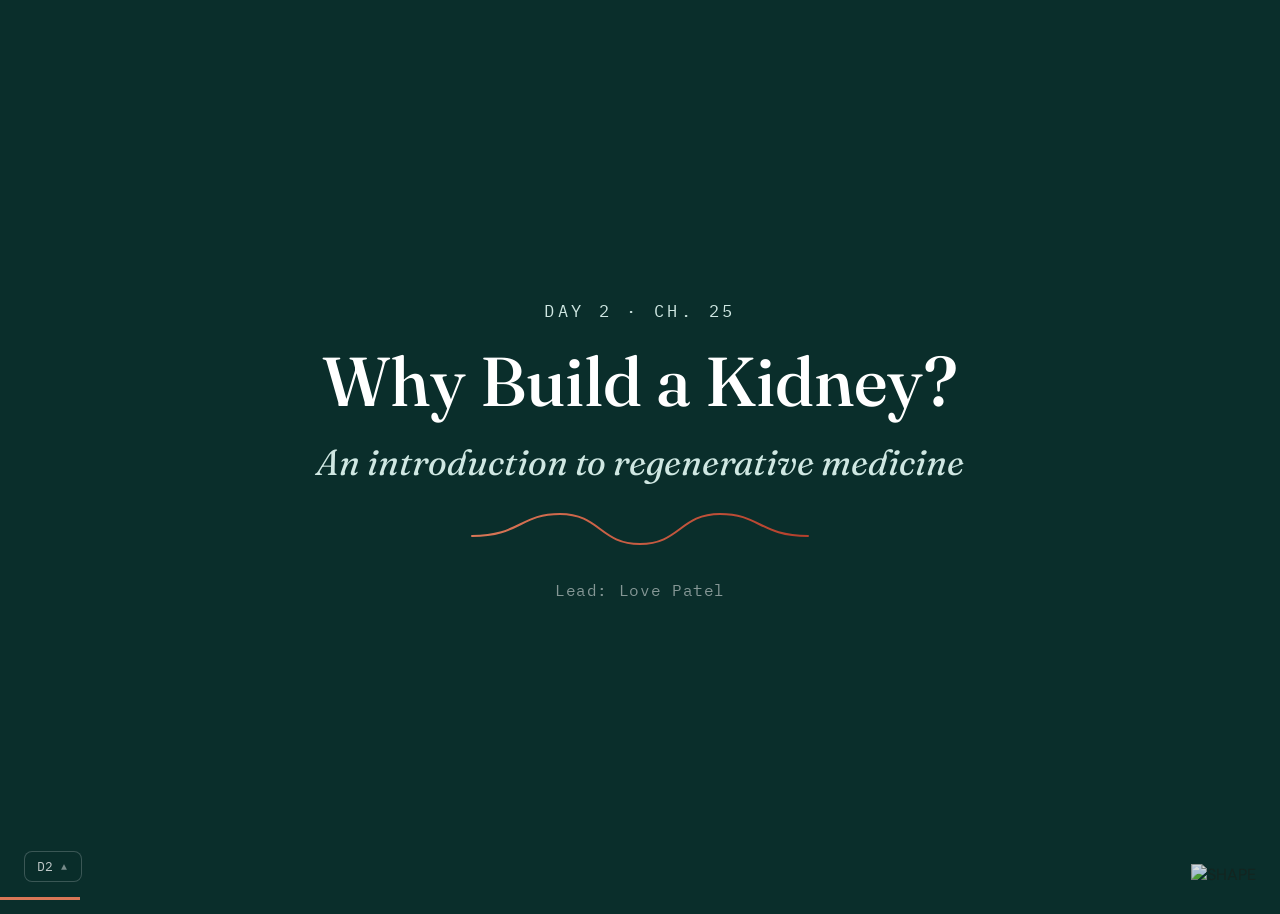
==== commit 5f0a4476: "Update index.html" ====
--- a/T&T/index.html
+++ b/T&T/index.html
@@ -287,6 +287,25 @@
 .pres-slide .ps-r .ps-dot{width:7px;height:7px;border-radius:50%;background:var(--clay);flex:none;margin-top:7px;}
 .pres-slide .ps-r p{margin:0;font-size:22px;color:rgba(255,255,255,.75);line-height:1.5;}
 
+/* ── CHIP FLOW ANIMATION ── */
+.chip-anim-wrap{width:100%;height:180px;position:relative;border-radius:14px;overflow:hidden;background:var(--teal-950);margin-bottom:10px;}
+#chip-canvas{position:absolute;inset:0;width:100%;height:100%;}
+.chip-labels{display:flex;justify-content:space-between;font-family:var(--font-mono);font-size:12px;color:var(--muted);margin-bottom:8px;}
+
+/* ── DIFFUSION ANIMATION ── */
+.diffusion-anim-wrap{width:100%;height:140px;position:relative;border-radius:14px;overflow:hidden;margin-bottom:10px;}
+#diffusion-canvas{position:absolute;inset:0;width:100%;height:100%;}
+
+/* ── MATH CALLOUT (for in-slide equations with context) ── */
+.math-callout{display:grid;grid-template-columns:1fr 1fr;gap:24px;align-items:stretch;}
+.math-callout .mc-left{display:flex;flex-direction:column;gap:14px;}
+.math-callout .mc-right{background:var(--teal-950);border-radius:14px;padding:28px 32px;display:flex;flex-direction:column;gap:12px;}
+.math-callout .mc-right .eq{font-family:var(--font-mono);font-size:clamp(16px,1.8vw,22px);color:#fff;}
+.math-callout .mc-right .eq .hl{color:var(--clay);}
+.math-callout .mc-right .note{font-size:16px;color:var(--teal-200);margin-top:6px;}
+.math-callout .mc-tag{font-family:var(--font-mono);font-size:11px;letter-spacing:.14em;text-transform:uppercase;color:var(--clay-dark);margin-bottom:4px;}
+.math-callout .mc-body{font-size:19px;color:var(--ink);line-height:1.55;}
+
 /* ── FULL IMAGE SLIDE BLOCK ── */
 .full-image-block{width:100%;flex:1;display:flex;flex-direction:column;gap:12px;min-height:0;}
 .full-image-block img{width:100%;flex:1;object-fit:cover;border-radius:16px;display:block;min-height:0;}
@@ -605,6 +624,195 @@
     requestAnimationFrame(tick);
   }
   tick();
+}
+
+/* Chip flow animation — two-channel microfluidic chip */
+function initChipAnim(canvas) {
+  const ctx = canvas.getContext('2d');
+  const W = canvas.offsetWidth, H = canvas.offsetHeight;
+  canvas.width = W; canvas.height = H;
+
+  const MID = H * 0.5;
+  const MEMBRANE_H = 6;
+  // Upper channel: blood side (teal particles)
+  // Lower channel: filtrate side (lighter particles)
+  const upperParticles = [];
+  const lowerParticles = [];
+  const crossingParticles = []; // particles crossing the membrane
+
+  function spawnUpper() {
+    return { x: -8, y: MID * 0.2 + Math.random() * MID * 0.55, r: 3.5, vx: 1.8 + Math.random()*0.6, vy:(Math.random()-0.5)*0.2, color:'rgba(31,131,119,0.85)', type:'blood' };
+  }
+  function spawnLower() {
+    return { x: -8, y: MID + MEMBRANE_H + MID*0.1 + Math.random()*MID*0.55, r: 2.5, vx: 1.4+Math.random()*0.4, vy:(Math.random()-0.5)*0.15, color:'rgba(100,180,160,0.7)', type:'filtrate' };
+  }
+  // Pre-populate
+  for(let i=0;i<12;i++){const p=spawnUpper();p.x=Math.random()*W;upperParticles.push(p);}
+  for(let i=0;i<8;i++){const p=spawnLower();p.x=Math.random()*W;lowerParticles.push(p);}
+
+  let tick = 0;
+
+  function draw() {
+    ctx.clearRect(0,0,W,H);
+
+    // Background channels
+    ctx.fillStyle='rgba(14,59,54,0.9)';
+    ctx.fillRect(0,0,W,MID-MEMBRANE_H/2);
+    ctx.fillStyle='rgba(20,80,70,0.7)';
+    ctx.fillRect(0,MID+MEMBRANE_H/2,W,H-MID-MEMBRANE_H/2);
+
+    // Membrane
+    ctx.fillStyle='rgba(207,231,226,0.9)';
+    ctx.fillRect(0,MID-MEMBRANE_H/2,W,MEMBRANE_H);
+    // Pore dots on membrane
+    for(let px=30;px<W;px+=28){
+      ctx.beginPath();ctx.arc(px,MID,2.5,0,Math.PI*2);
+      ctx.fillStyle='rgba(14,59,54,0.6)';ctx.fill();
+    }
+
+    // Labels
+    ctx.fillStyle='rgba(207,231,226,0.6)';
+    ctx.font=`${Math.round(W*0.012)}px sans-serif`;
+    ctx.fillText('Blood side (GEnCs)',8,18);
+    ctx.fillText('Filtrate side (Podocytes)',8,H-8);
+
+    // Arrows showing flow direction
+    const arrowY1 = MID*0.5;
+    const arrowY2 = MID + MEMBRANE_H/2 + MID*0.5;
+    [arrowY1,arrowY2].forEach((ay,i)=>{
+      ctx.fillStyle=i===0?'rgba(31,131,119,0.4)':'rgba(100,180,160,0.3)';
+      ctx.font=`${Math.round(W*0.018)}px sans-serif`;
+      ctx.fillText('→',W*0.85,ay+5);
+    });
+
+    // Upper blood particles
+    upperParticles.forEach((p,i)=>{
+      p.x+=p.vx; p.y+=p.vy;
+      if(p.y<4){p.y=4;p.vy*=-1;}
+      if(p.y>MID-MEMBRANE_H/2-p.r){p.y=MID-MEMBRANE_H/2-p.r;p.vy*=-1;}
+      ctx.beginPath();ctx.arc(p.x,p.y,p.r,0,Math.PI*2);
+      ctx.fillStyle=p.color;ctx.fill();
+      if(p.x>W+p.r){upperParticles[i]=spawnUpper();}
+    });
+    if(upperParticles.length<14&&Math.random()<0.04)upperParticles.push(spawnUpper());
+
+    // Lower filtrate particles
+    lowerParticles.forEach((p,i)=>{
+      p.x+=p.vx; p.y+=p.vy;
+      if(p.y<MID+MEMBRANE_H/2+p.r){p.y=MID+MEMBRANE_H/2+p.r;p.vy*=-1;}
+      if(p.y>H-p.r){p.y=H-p.r;p.vy*=-1;}
+      ctx.beginPath();ctx.arc(p.x,p.y,p.r,0,Math.PI*2);
+      ctx.fillStyle=p.color;ctx.fill();
+      if(p.x>W+p.r){lowerParticles[i]=spawnLower();}
+    });
+    if(lowerParticles.length<10&&Math.random()<0.03)lowerParticles.push(spawnLower());
+
+    // Crossing particles (small solutes passing through pores)
+    crossingParticles.forEach((p,i)=>{
+      p.y+=p.vy;
+      if(p.y>MID+MEMBRANE_H/2+4){crossingParticles.splice(i,1);return;}
+      const alpha=1-Math.abs(p.y-MID)/(MEMBRANE_H*3);
+      ctx.beginPath();ctx.arc(p.x,p.y,2,0,Math.PI*2);
+      ctx.fillStyle=`rgba(185,220,200,${Math.max(0,alpha)})`;ctx.fill();
+    });
+    // Spawn crossing particles occasionally
+    if(tick%45===0){
+      const poreX=30+Math.floor(Math.random()*Math.floor((W-60)/28))*28;
+      crossingParticles.push({x:poreX,y:MID-MEMBRANE_H/2,vy:1.2});
+    }
+    tick++;
+    requestAnimationFrame(draw);
+  }
+  draw();
+}
+
+/* Diffusion gradient animation — oxygen concentration along tissue depth */
+function initDiffusionAnim(canvas) {
+  const ctx = canvas.getContext('2d');
+  const W = canvas.offsetWidth, H = canvas.offsetHeight;
+  canvas.width = W; canvas.height = H;
+
+  let t = 0;
+
+  function draw() {
+    ctx.clearRect(0,0,W,H);
+
+    // Background
+    ctx.fillStyle='#0A2E2B';
+    ctx.fillRect(0,0,W,H);
+
+    // Draw exponential decay curve: C(x) = C0 * exp(-x/L)
+    // Left = surface (blood vessel), Right = deep tissue
+    const C0 = H * 0.82;
+    const L = W * 0.38;
+
+    // Colored gradient background showing oxygen concentration
+    const grad = ctx.createLinearGradient(0,0,W,0);
+    grad.addColorStop(0,'rgba(31,131,119,0.35)');
+    grad.addColorStop(0.4,'rgba(31,131,119,0.12)');
+    grad.addColorStop(1,'rgba(181,64,44,0.18)');
+    ctx.fillStyle=grad;
+    ctx.fillRect(0,0,W,H);
+
+    // Critical distance line at ~200µm (normalized)
+    const critX = W * 0.32;
+    ctx.save();
+    ctx.setLineDash([5,5]);
+    ctx.strokeStyle='rgba(181,64,44,0.7)';
+    ctx.lineWidth=1.5;
+    ctx.beginPath();ctx.moveTo(critX,0);ctx.lineTo(critX,H);ctx.stroke();
+    ctx.restore();
+    ctx.fillStyle='rgba(181,64,44,0.85)';
+    ctx.font='bold 11px sans-serif';
+    ctx.fillText('~200 µm',critX+4,14);
+
+    // Animated particles drifting rightward (diffusion)
+    // Pre-seeded based on t
+    for(let i=0;i<18;i++){
+      const seed = (i*137.5+t*0.4)%360;
+      const px = (seed/360)*W*1.1;
+      const py = 10+Math.random()*0*(i)+((i*73)%(H-20));
+      // opacity drops with x (oxygen consumed)
+      const ox = (seed/360);
+      const alpha = Math.max(0,0.85-ox*1.1);
+      const r = 2.5-ox*1;
+      if(r>0.5){
+        ctx.beginPath();ctx.arc(px,py,r,0,Math.PI*2);
+        ctx.fillStyle=`rgba(180,230,210,${alpha})`;ctx.fill();
+      }
+    }
+
+    // The exponential curve
+    ctx.beginPath();
+    ctx.moveTo(0, H - C0);
+    for(let x=0;x<W;x++){
+      const c = C0*Math.exp(-x/L);
+      ctx.lineTo(x, H-c);
+    }
+    ctx.strokeStyle='rgba(207,231,226,0.9)';
+    ctx.lineWidth=2.5;
+    ctx.stroke();
+
+    // Area under curve (oxygenated zone)
+    ctx.beginPath();
+    ctx.moveTo(0,H);
+    for(let x=0;x<W;x++){const c=C0*Math.exp(-x/L);ctx.lineTo(x,H-c);}
+    ctx.lineTo(W,H);ctx.closePath();
+    ctx.fillStyle='rgba(31,131,119,0.12)';ctx.fill();
+
+    // Labels
+    ctx.fillStyle='rgba(207,231,226,0.7)';
+    ctx.font='11px sans-serif';
+    // ctx.fillText('C(x) = C₀·e^(−x/L)',8,H-Math.round(C0)+16);
+    ctx.fillStyle='rgba(100,160,140,0.7)';
+    ctx.fillText('Blood vessel',4,H-12);
+    ctx.fillStyle='rgba(181,64,44,0.8)';
+    ctx.fillText('Necrotic core',W-82,H-12);
+
+    t++;
+    requestAnimationFrame(draw);
+  }
+  draw();
 }
 
 /* ============================ SLIDE RENDERERS ============================ */
@@ -708,6 +916,10 @@
     if(fc) initFiltrationAnim(fc);
     const cc = wrap.querySelector('#charge-canvas');
     if(cc) initChargeAnim(cc);
+    const chc = wrap.querySelector('#chip-canvas');
+    if(chc) initChipAnim(chc);
+    const dc = wrap.querySelector('#diffusion-canvas');
+    if(dc) initDiffusionAnim(dc);
   });
 
   return wrap;
@@ -880,6 +1092,29 @@
         </div>`:''}
       </div>`;
 
+    case 'chip-animation':
+      return `<div>
+        <div class="chip-labels"><span>Blood enters (arterial)</span><span>Filtrate exits</span></div>
+        <div class="chip-anim-wrap"><canvas id="chip-canvas"></canvas></div>
+      </div>`;
+
+    case 'diffusion-animation':
+      return `<div>
+        <div class="diffusion-anim-wrap"><canvas id="diffusion-canvas"></canvas></div>
+      </div>`;
+
+    case 'math-callout':
+      return `<div class="math-callout">
+        <div class="mc-left">
+          <span class="mc-tag">${b.tag||'Math connection'}</span>
+          <p class="mc-body">${b.body}</p>
+        </div>
+        <div class="mc-right">
+          ${b.lines.map(l=>`<div class="eq">${l}</div>`).join('')}
+          ${b.note?`<div class="note">${b.note}</div>`:''}
+        </div>
+      </div>`;
+
     default: return '';
   }
 }
